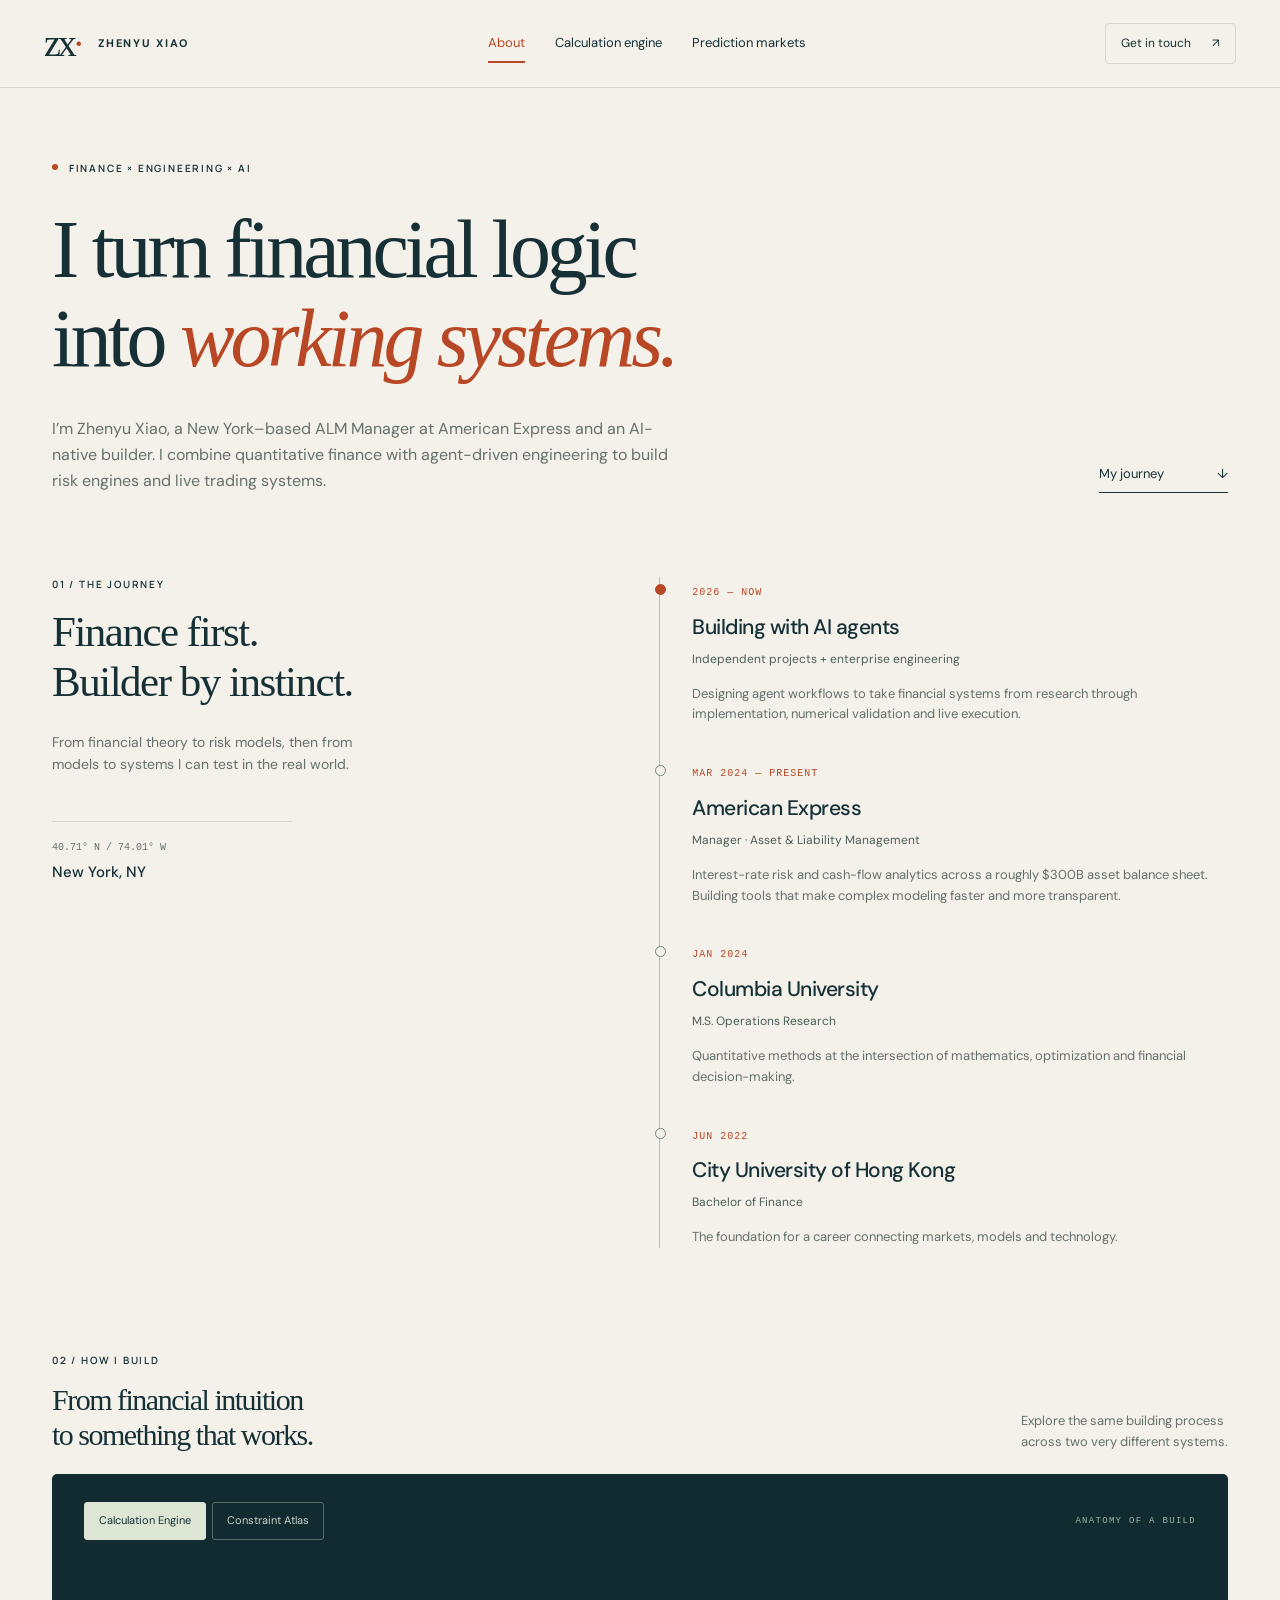
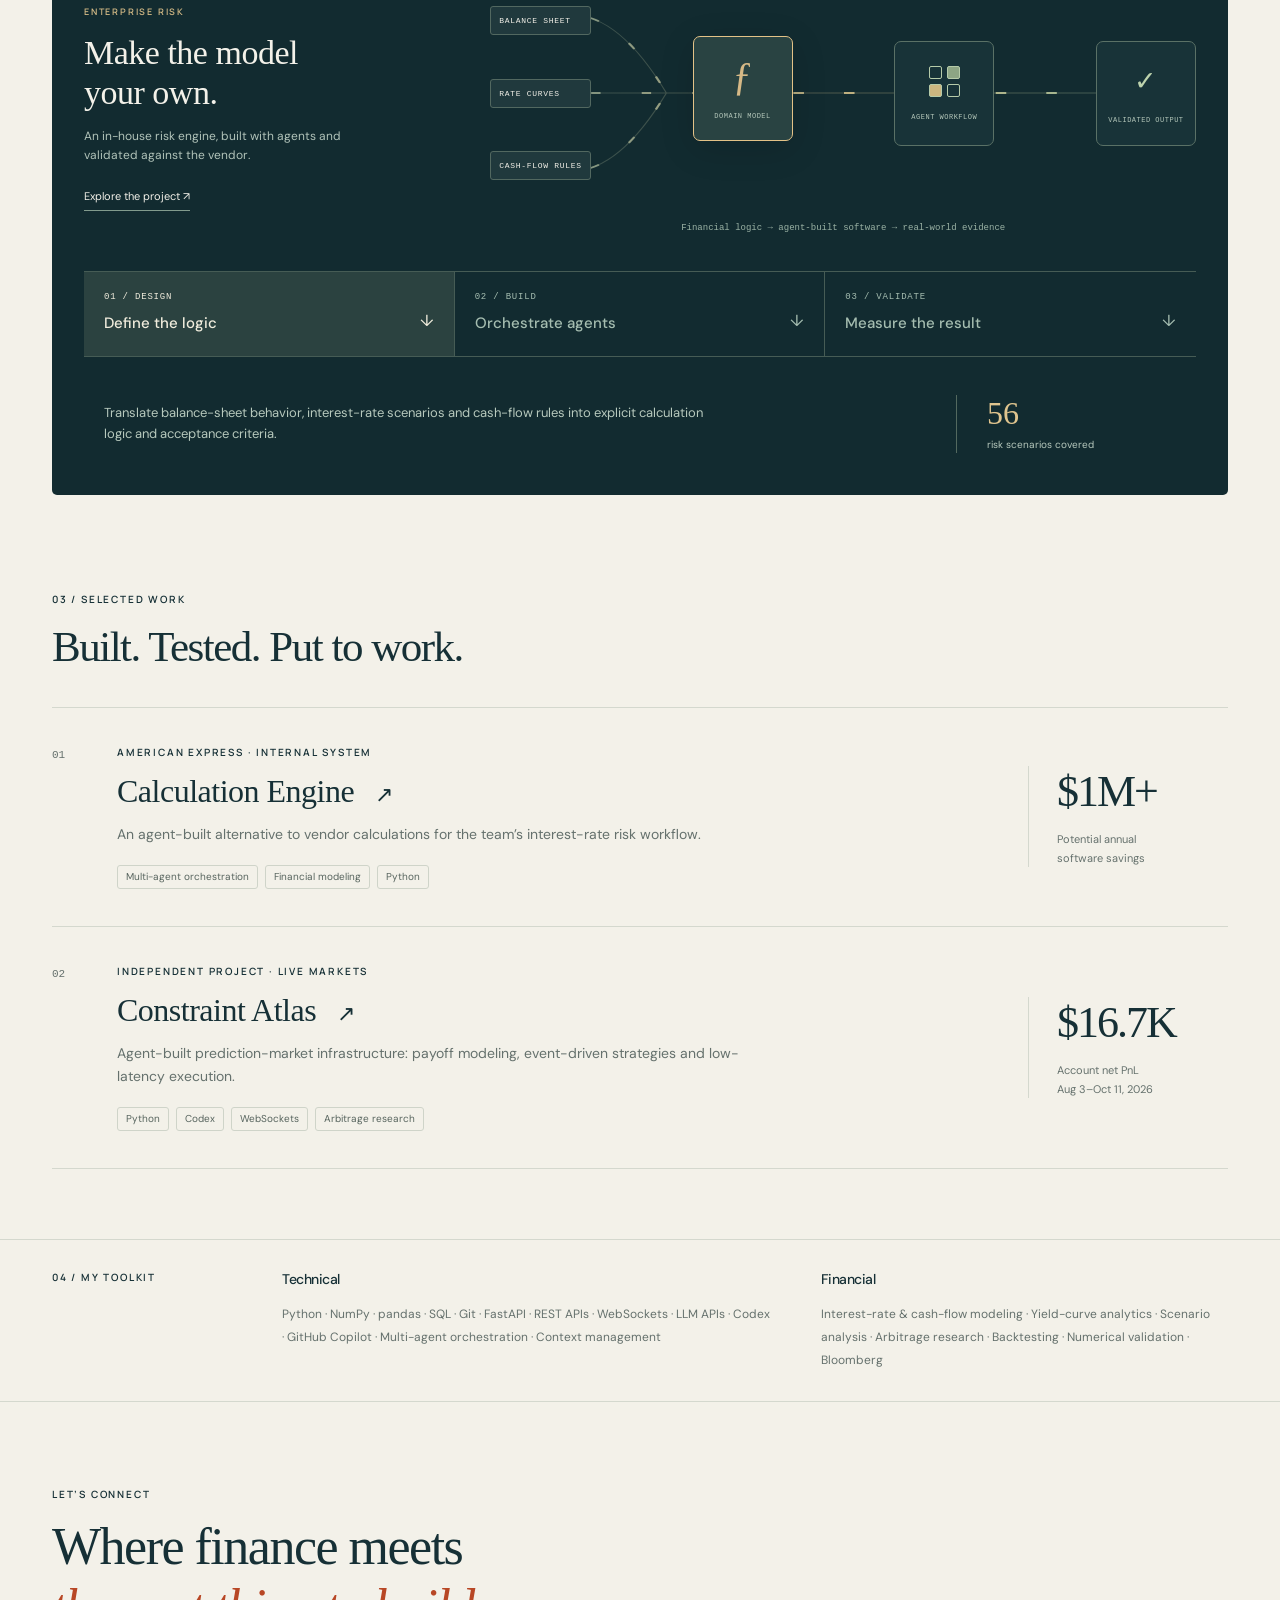
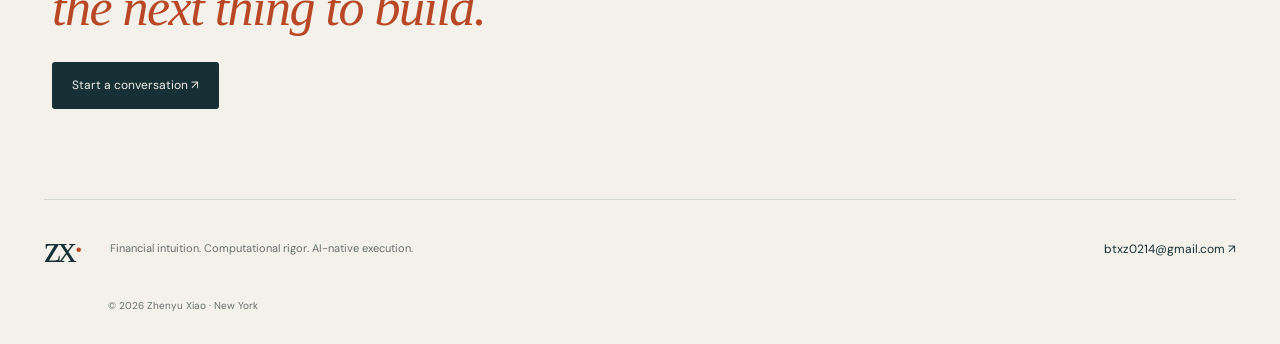
==== index.html @ 81c1f1ec "Add personal portfolio website" ====
<!doctype html><html lang="en"><head><meta charset="utf-8"><meta name="viewport" content="width=device-width, initial-scale=1"><meta name="description" content="Zhenyu Xiao — finance, AI agents and systems that work in real markets."><meta name="theme-color" content="#eeede6"><title>About — Zhenyu Xiao</title><link rel="icon" href="icon.svg" type="image/svg+xml"><link rel="stylesheet" href="style.css"><script src="data.js" defer></script><script src="app.js" defer></script></head><body><a class="skip" href="#main">Skip to content</a><header class="header"><a class="identity" href="index.html" aria-label="Zhenyu Xiao home"><span class="monogram">zx<span>·</span></span><span class="identity-name">ZHENYU XIAO</span></a><nav aria-label="Main navigation"><a href="index.html" aria-current="page">About</a><a href="calculation-engine.html" >Calculation engine</a><a href="polymarket.html" >Prediction markets</a></nav><a class="contact" href="mailto:btxz0214@gmail.com">Get in touch <span>↗</span></a></header><main id="main"><section class="hero wrap"><div class="eyebrow"><span class="status-dot"></span> FINANCE × ENGINEERING × AI</div><h1>I turn financial logic<br>into <em>working systems.</em></h1><div class="hero-bottom"><p>I’m Zhenyu Xiao, a New York–based ALM Manager at American Express and an AI-native builder. I combine quantitative finance with agent-driven engineering to build risk engines and live trading systems.</p><a class="text-link" href="#journey">My journey <span>↓</span></a></div></section>
<section class="wrap journey" id="journey"><div class="journey-intro"><span class="eyebrow">01 / THE JOURNEY</span><h2>Finance first.<br>Builder by instinct.</h2><p>From financial theory to risk models, then from models to systems I can test in the real world.</p><div class="location"><span>40.71° N / 74.01° W</span><strong>New York, NY</strong></div></div><div class="timeline"><article><time>2026 — NOW</time><h3>Building with AI agents</h3><span>Independent projects + enterprise engineering</span><p>Designing agent workflows to take financial systems from research through implementation, numerical validation and live execution.</p></article><article><time>MAR 2024 — PRESENT</time><h3>American Express</h3><span>Manager · Asset & Liability Management</span><p>Interest-rate risk and cash-flow analytics across a roughly $300B asset balance sheet. Building tools that make complex modeling faster and more transparent.</p></article><article><time>JAN 2024</time><h3>Columbia University</h3><span>M.S. Operations Research</span><p>Quantitative methods at the intersection of mathematics, optimization and financial decision-making.</p></article><article><time>JUN 2022</time><h3>City University of Hong Kong</h3><span>Bachelor of Finance</span><p>The foundation for a career connecting markets, models and technology.</p></article></div></section>
<section class="workbench wrap" id="workbench"><div class="field-head"><div><span class="eyebrow">02 / HOW I BUILD</span><h2>From financial intuition<br>to something that works.</h2></div><p>Explore the same building process<br>across two very different systems.</p></div><div class="build-board"><div class="board-nav"><div class="project-toggle" role="group" aria-label="Choose system"><button data-system="engine" aria-pressed="true">Calculation Engine</button><button data-system="poly" aria-pressed="false">Constraint Atlas</button></div><span class="board-label">ANATOMY OF A BUILD</span></div><div class="board-body"><div class="board-story" aria-live="polite"><span class="eyebrow" id="system-category">ENTERPRISE RISK</span><h3 id="system-title">Make the model<br>your own.</h3><p id="system-intro">An in-house risk engine, built with agents and validated against the vendor.</p><a id="system-link" href="calculation-engine.html">Explore the project ↗</a></div><div class="system-drawing"><div class="input-stack"><span id="input-one">BALANCE SHEET</span><span id="input-two">RATE CURVES</span><span id="input-three">CASH-FLOW RULES</span></div><svg class="signal-paths" viewBox="0 0 600 240" preserveAspectRatio="none" aria-hidden="true"><defs><linearGradient id="signal-color"><stop stop-color="#77978b"/><stop offset=".5" stop-color="#d9c38b"/><stop offset="1" stop-color="#aacfa9"/></linearGradient></defs><path d="M0 35 H70 Q110 35 150 120 H600 M0 120 H600 M0 205 H70 Q110 205 150 120"/><path class="signal-flow" d="M0 35 H70 Q110 35 150 120 H600 M0 120 H600 M0 205 H70 Q110 205 150 120"/></svg><div class="model-chip"><span>ƒ</span><small>DOMAIN MODEL</small></div><div class="agent-chip"><div class="agent-tiles"><i></i><i></i><i></i><i></i></div><small>AGENT WORKFLOW</small></div><div class="result-chip"><span>✓</span><small>VALIDATED OUTPUT</small></div><div class="drawing-caption">Financial logic → agent-built software → real-world evidence</div></div></div><div class="build-stages" role="group" aria-label="Explore development stages"><button data-stage="0" aria-pressed="true"><small>01 / DESIGN</small><strong>Define the logic</strong><span>↓</span></button><button data-stage="1" aria-pressed="false"><small>02 / BUILD</small><strong>Orchestrate agents</strong><span>↓</span></button><button data-stage="2" aria-pressed="false"><small>03 / VALIDATE</small><strong>Measure the result</strong><span>↓</span></button></div><div class="stage-detail" aria-live="polite"><p id="stage-copy">Translate balance-sheet behavior, interest-rate scenarios and cash-flow rules into explicit calculation logic and acceptance criteria.</p><div><strong id="stage-metric">56</strong><span id="stage-unit">risk scenarios covered</span></div></div></div></section>
<section class="wrap selected"><div class="section-heading"><span class="eyebrow">03 / SELECTED WORK</span><h2>Built. Tested. Put to work.</h2></div><a class="project-row" href="calculation-engine.html"><span class="project-index">01</span><div><span class="eyebrow">AMERICAN EXPRESS · INTERNAL SYSTEM</span><h3>Calculation Engine <span>↗</span></h3><p>An agent-built alternative to vendor calculations for the team’s interest-rate risk workflow.</p><div class="tags"><span>Multi-agent orchestration</span><span>Financial modeling</span><span>Python</span></div></div><div class="project-number"><strong>$1M+</strong><span>Potential annual<br>software savings</span></div></a><a class="project-row" href="polymarket.html"><span class="project-index">02</span><div><span class="eyebrow">INDEPENDENT PROJECT · LIVE MARKETS</span><h3>Constraint Atlas <span>↗</span></h3><p>Agent-built prediction-market infrastructure: payoff modeling, event-driven strategies and low-latency execution.</p><div class="tags"><span>Python</span><span>Codex</span><span>WebSockets</span><span>Arbitrage research</span></div></div><div class="project-number"><strong>$16.7K</strong><span>Account net PnL<br>Aug 3–Oct 11, 2026</span></div></a></section>
<section class="skills wrap"><span class="eyebrow">04 / MY TOOLKIT</span><div><h3>Technical</h3><p>Python · NumPy · pandas · SQL · Git · FastAPI · REST APIs · WebSockets · LLM APIs · Codex · GitHub Copilot · Multi-agent orchestration · Context management</p></div><div><h3>Financial</h3><p>Interest-rate & cash-flow modeling · Yield-curve analytics · Scenario analysis · Arbitrage research · Backtesting · Numerical validation · Bloomberg</p></div></section><section class="outro wrap"><span class="eyebrow">LET’S CONNECT</span><h2>Where finance meets<br><em>the next thing to build.</em></h2><a class="button" href="mailto:btxz0214@gmail.com">Start a conversation ↗</a></section></main><footer><a class="monogram" href="index.html">zx<span>·</span></a><p>Financial intuition. Computational rigor. AI-native execution.</p><a href="mailto:btxz0214@gmail.com">btxz0214@gmail.com ↗</a><small>© 2026 Zhenyu Xiao · New York</small></footer></body></html>
---- style.css ----
@import url('https://fonts.googleapis.com/css2?family=DM+Sans:wght@400;500;600;700&family=Manrope:wght@400;500;600;700;800&display=swap');
:root{--paper:#f3f1e9;--ink:#163036;--muted:#65716d;--line:#d4d8ce;--accent:#b84725;--dark:#122b30;--mint:#a6c5b0;--negative:#ab493b}*{box-sizing:border-box}html{scroll-behavior:smooth;scroll-padding-top:110px}body{margin:0;color:var(--ink);background:var(--paper);font:16px/1.6 'DM Sans',Arial,sans-serif}a{color:inherit;text-decoration:none}button,input{font:inherit}button,a,input{touch-action:manipulation}button{cursor:pointer}button:focus-visible,a:focus-visible,input:focus-visible,summary:focus-visible{outline:3px solid #de754d;outline-offset:5px}::selection{background:#e2ae7d;color:#102a2e}.wrap{max-width:1280px;margin:auto;padding-left:52px;padding-right:52px}.header{max-width:1440px;margin:auto;padding:22px 44px;display:flex;align-items:center;justify-content:space-between;gap:30px;border-bottom:1px solid var(--line)}.identity{display:flex;align-items:center;gap:18px}.monogram{font-family:Georgia,serif;font-size:38px;letter-spacing:-3px;line-height:1}.monogram span{color:var(--accent)}.identity-name{font-size:11px;letter-spacing:1.7px;font-weight:700}.header nav{display:flex;gap:30px;font-size:13px}.header nav a{padding:11px 0;position:relative}.header nav a[aria-current]{color:var(--accent)}.header nav a[aria-current]:after{content:'';position:absolute;bottom:2px;left:0;width:100%;height:2px;background:var(--accent)}.contact{font-size:12px;border:1px solid var(--line);padding:10px 15px;border-radius:4px}.contact span{margin-left:18px}.skip{position:fixed;top:-100px;background:white;padding:10px;z-index:99}.skip:focus{top:0}.eyebrow{display:block;font:600 10px/1.5 'Manrope',Arial,sans-serif;letter-spacing:1.8px}.status-dot{display:inline-block;width:6px;height:6px;background:var(--accent);border-radius:50%;vertical-align:2px;margin-right:7px}h1,h2,h3,p{margin-top:0}h1,h2,h3{font-weight:500}h1{font-family:Georgia,'Times New Roman',serif;font-size:clamp(44px,6.4vw,88px);letter-spacing:-4px;line-height:1.09;margin:29px 0 33px}em{font-family:Georgia,serif;font-weight:400;color:var(--accent)}h2{font-family:Georgia,serif;font-size:43px;letter-spacing:-1.5px;line-height:1.16;margin:15px 0 24px}h3{font-size:21px;line-height:1.35;letter-spacing:-.5px}p{color:var(--muted)}.hero{padding-top:73px;padding-bottom:64px}.hero-bottom{display:flex;justify-content:space-between;align-items:end;gap:50px}.hero-bottom p{max-width:640px;font-size:16px;margin:0}.text-link{font-size:13px;border-bottom:1px solid var(--ink);padding-bottom:7px;white-space:nowrap}.text-link span{margin-left:50px}.field-section{padding-bottom:36px}.field-head{display:flex;align-items:end;justify-content:space-between;gap:40px;margin-bottom:22px}.field-head h2{font-size:30px;margin-bottom:0}.field-head p{font-size:13px;margin:0}.field{position:relative;border-radius:5px;background:var(--dark);height:465px;overflow:hidden;color:var(--paper)}#constellation{position:absolute;width:100%;height:100%;inset:0}.field-grid{position:absolute;inset:0;pointer-events:none;background:linear-gradient(90deg,transparent 49.9%,#b9d4bd0a 50%,transparent 50.1%),linear-gradient(transparent 49.8%,#b9d4bd0a 50%,transparent 50.2%);background-size:90px 90px}.field-top{position:absolute;top:23px;left:30px;right:30px;display:flex;justify-content:space-between;align-items:center;font-size:9px;letter-spacing:1.6px;color:#bdd1c5}.field-top button{font-size:10px;color:#bdd1c5;border:0;background:transparent;padding:6px;letter-spacing:0}.field-controls{position:absolute;bottom:26px;left:30px;display:flex;gap:8px}.field-controls button{color:#b9cbc2;background:#17383c;border:1px solid #4b6260;border-radius:3px;padding:8px 12px;font-size:10px}.field-controls button[aria-pressed=true]{color:#172e33;background:#deebdb;border-color:#deebdb}.field-caption{position:absolute;top:119px;left:6%;width:32%;pointer-events:none}.field-caption a{pointer-events:auto;font-size:11px;border-bottom:1px solid #adbcac;padding-bottom:5px;display:inline-block;margin-top:10px}.field-caption h3{font-family:Georgia,serif;font-size:30px;margin:13px 0 17px;letter-spacing:-.6px}.field-caption p{color:#a5bbb4;font-size:13px;max-width:270px}.field-caption>span{font-family:monospace;font-size:10px;color:#c2b384}.field-note{position:absolute;bottom:31px;right:30px;font-size:9px;color:#9fb5ad}.orbit-label{position:absolute;font:9px monospace;letter-spacing:1px;color:#c6d7c4;pointer-events:none}.label-one{top:90px;left:53%}.label-two{top:340px;left:51%}.label-three{top:203px;right:3%}.selected{padding-top:62px;padding-bottom:70px}.section-heading{position:relative;margin-bottom:35px}.section-heading h2{margin-bottom:0}.project-row{display:grid;grid-template-columns:40px 1fr 200px;gap:25px;padding:37px 0;border-top:1px solid var(--line);transition:background .2s}.project-row:last-child{border-bottom:1px solid var(--line)}.project-row:hover{background:#e9e9df}.project-index{font:11px monospace;padding-top:4px;color:var(--muted)}.project-row h3{font-family:Georgia,serif;font-size:32px;margin:10px 0}.project-row h3 span{font-family:Arial;font-size:22px;margin-left:13px;display:inline-block;transition:transform .2s}.project-row:hover h3 span{transform:translate(3px,-3px)}.project-row p{font-size:14px;max-width:650px;margin-bottom:20px}.tags{display:flex;flex-wrap:wrap;gap:7px}.tags span{font-size:10px;border:1px solid #cfd4c9;border-radius:3px;padding:3px 8px;color:#57645e}.project-number{border-left:1px solid var(--line);padding-left:28px;align-self:center}.project-number strong{display:block;font:500 44px Georgia,serif;letter-spacing:-2px}.project-number span{display:block;font-size:11px;line-height:1.7;color:var(--muted);margin-top:13px}.journey{display:grid;grid-template-columns:1fr 1.1fr;gap:90px;padding-top:30px;padding-bottom:90px}.journey-intro p{max-width:330px;font-size:14px}.location{border-top:1px solid var(--line);margin-top:45px;padding-top:20px;max-width:240px}.location span,.location strong{display:block}.location span{font:10px monospace;color:var(--muted)}.location strong{font-size:15px;margin-top:7px;font-weight:500}.timeline{border-left:1px solid #b7c2b5;padding-left:32px}.timeline article{position:relative;padding-bottom:33px}.timeline article:last-child{padding-bottom:0}.timeline article:before{content:'';position:absolute;top:7px;left:-37px;width:9px;height:9px;background:var(--paper);border:1px solid #708679;border-radius:50%}.timeline article:first-child:before{background:var(--accent);border-color:var(--accent)}.timeline time{font:10px monospace;color:var(--accent);letter-spacing:1px}.timeline h3{font-size:21px;margin:10px 0 4px}.timeline article>span{font-size:12px;color:#4c5e59}.timeline p{font-size:13px;margin:13px 0 0}.skills{border-top:1px solid var(--line);border-bottom:1px solid var(--line);padding-top:30px;padding-bottom:30px;display:grid;grid-template-columns:180px 1.2fr 1fr;gap:50px}.skills h3{font-size:14px}.skills p{font-size:12px;margin:0;line-height:1.9}.outro{padding-top:85px;padding-bottom:90px}.outro h2{font-size:52px}.button{display:inline-block;background:var(--ink);color:var(--paper);padding:14px 20px;font-size:12px;border-radius:3px}.button:hover{background:#274e52}footer{border-top:1px solid var(--line);margin:0 44px;padding:30px 0;display:flex;align-items:center;gap:30px;flex-wrap:wrap}footer p{font-size:11px;margin:0;flex:1}footer>a:not(.monogram){font-size:12px}footer small{font-size:10px;color:var(--muted);width:100%;padding-left:64px}.project-hero{padding-top:32px;padding-bottom:62px}.back{font-size:11px;color:var(--muted);display:inline-block;margin-bottom:50px}.project-hero h1{margin:21px 0}.project-deck{font-size:29px;color:var(--ink);line-height:1.35;letter-spacing:-.8px;margin-bottom:30px}.project-intro{display:grid;grid-template-columns:1.2fr 1fr;gap:90px;align-items:center}.project-intro p{font-size:14px;margin:0}.project-intro .tags{justify-content:flex-end}.performance{padding-bottom:70px}.period{position:absolute;right:0;bottom:5px;font:11px monospace;color:var(--muted)}.metrics{display:grid;grid-template-columns:1.3fr 1fr 1fr;border-top:1px solid var(--line);border-bottom:1px solid var(--line);padding:24px 0}.metrics>div{padding-left:30px;border-left:1px solid var(--line)}.metrics>div:first-child{padding-left:0;border:0}.metrics strong{font-family:Georgia,serif;font-weight:400;font-size:48px;letter-spacing:-2px}.metrics strong span{font-size:31px}.metrics p{font-size:12px;margin:5px 0 0}.method-note{font-size:11px;line-height:1.7;margin-top:15px}.chart-panel{background:var(--dark);color:var(--paper);padding:28px 30px;border-radius:4px;margin:28px 0 35px}.chart-header{display:flex;justify-content:space-between;align-items:start}.chart-header .eyebrow{color:#afc7bc;font-size:9px}.chart-header strong{font:32px Georgia;display:block;margin-top:9px}.chart-switch{display:flex;border:1px solid #526a64;border-radius:3px;padding:3px;gap:3px}.chart-switch button{font-size:10px;border:0;background:transparent;color:#c2d1c8;padding:6px 10px;border-radius:2px}.chart-switch button[aria-pressed=true]{background:#d9e6d4;color:#163036}.pnl-chart{height:265px;margin-top:20px}.pnl-chart svg{height:100%;width:100%;overflow:visible}.chart-bottom{display:flex;justify-content:space-between;gap:20px;font-size:10px;color:#bdcec3}.chart-panel input{width:100%;accent-color:#bad1b6;margin-top:18px;cursor:ew-resize}.chart-data{font-size:11px;color:#c2d1c8;margin-top:15px}.chart-data summary{cursor:pointer}.table-scroll{max-height:260px;overflow:auto;margin-top:15px}table{width:100%;border-collapse:collapse;font-size:12px}td,th{text-align:right;padding:8px 12px;border-bottom:1px solid #365055}td:first-child,th:first-child{text-align:left}.breakdown-head{display:flex;justify-content:space-between;align-items:center}.breakdown-head h3{font-size:19px;margin:0}.breakdown-head>span{font-size:10px;color:var(--muted)}.breakdown{margin-top:18px;border-top:1px solid var(--line)}.breakdown-row{display:grid;grid-template-columns:235px 1fr 125px;align-items:center;gap:25px;border-bottom:1px solid var(--line);padding:16px 0}.breakdown-label{font-size:13px}.breakdown-label small{display:block;font-size:10px;color:var(--muted);margin-top:3px}.bar-track{height:5px;position:relative;background:#e1e3d9;border-radius:4px}.bar-fill{display:block;height:5px;background:#537865;border-radius:4px}.breakdown-row.negative .bar-fill{background:#ba695b}.breakdown-value{text-align:right;font:19px Georgia}.negative .breakdown-value{color:var(--negative)}.strategy-section{background:#e7e9df;padding:65px 0}.sport-switch{display:flex;border-bottom:1px solid #b7c4b5;margin-top:40px}.sport-switch button{flex:1;text-align:left;border:0;background:transparent;color:#65756b;padding:15px 18px;font:10px monospace;border-bottom:2px solid transparent}.sport-switch button span{font:20px 'DM Sans',Arial;margin:0 26px 0 14px}.sport-switch button[aria-pressed=true]{border-color:var(--ink);color:var(--ink)}.strategy-content{display:grid;grid-template-columns:.85fr 1.2fr;gap:80px;padding:36px 0 38px;min-height:360px}.strategy-content h3{font:32px/1.15 Georgia;margin:12px 0 18px}.strategy-content p{font-size:13px}.strategy-content .family{border-top:1px solid #c3cbbd;padding:16px 0}.family h4{font-size:14px;font-weight:500;margin:0 0 6px}.family p{font-size:12px;margin:0}.family:first-child{border:0;padding-top:0}.family em{font:9px 'DM Sans';color:var(--accent);font-style:normal;letter-spacing:.7px;display:inline-block;margin-top:7px}.constraint-demo{border-top:1px solid #bfc9ba;padding-top:32px;display:grid;grid-template-columns:1fr 1fr;gap:70px}.constraint-demo h3{font:26px Georgia;margin:12px 0 20px}.constraint-demo p{font-size:13px}.constraint-demo .method-note{font-size:10px}.demo-console{padding:25px;background:#f4f4eb;border:1px solid #c7d0bf;border-radius:3px}.demo-heading{display:flex;justify-content:space-between;align-items:center;font:10px monospace}.demo-heading strong{font:40px Georgia}.demo-console label{font-size:11px;display:block;margin:12px 0}.demo-console input{width:100%;accent-color:var(--ink)}.demo-scale{display:flex;justify-content:space-between;font:9px monospace;color:var(--muted)}.payoff-state{margin-top:30px;border-top:1px solid var(--line);padding-top:20px;font:11px monospace;color:#687467}.payoff-state span{display:block;font:12px 'DM Sans';margin-top:7px}.payoff-state.locked{color:#206444}.engineering{padding-top:75px;padding-bottom:75px}.architecture{display:flex;background:var(--dark);color:var(--paper);padding:30px;gap:15px;margin:40px 0}.architecture>div{flex:1}.architecture>i{align-self:center;font-style:normal;color:#b3c4b3}.architecture span{font:9px monospace;color:#b4c9b7}.architecture h3{font:25px Georgia;margin:10px 0}.architecture p{font-size:11px;color:#b8c9bf;margin:0}.engineering-grid{display:grid;grid-template-columns:repeat(3,1fr);gap:40px}.engineering-grid h3{font-size:17px;margin-top:14px}.engineering-grid p{font-size:13px}.small-index{font:11px monospace;color:var(--accent)}.agent-section{display:grid;grid-template-columns:1fr 1fr;gap:90px;padding-top:35px;padding-bottom:75px;border-top:1px solid var(--line)}.agent-section>div>p{font-size:14px;max-width:450px}.agent-loop{list-style:none;padding:0;margin:0}.agent-loop li{display:flex;gap:20px;padding:18px 0;border-bottom:1px solid var(--line)}.agent-loop li>span{font:10px monospace;color:var(--accent);padding-top:4px}.agent-loop h3{font-size:16px;margin-bottom:7px}.agent-loop p{font-size:12px;margin:0}.next-project{padding-top:35px;padding-bottom:80px}.next-project>a{font:40px/1.3 Georgia;display:block;margin-top:15px;letter-spacing:-1px}.next-project>a>span{color:var(--accent)}.engine-cover{min-height:475px;position:relative;background:var(--dark);color:var(--paper);padding:35px 40px;overflow:hidden}.engine-cover>.eyebrow{color:#bfd0bf}.engine-cover h2{position:relative;margin-top:190px;max-width:650px;font-size:38px}.engine-cover p{position:relative;color:#adc2b4;font-size:12px}.engine-art{position:absolute;right:6%;top:30px;width:390px;height:390px}.engine-orbit{position:absolute;border:1px solid #6f948078;border-radius:50%;inset:20px;transform:rotate(-30deg) scaleY(.45)}.orbit-b{transform:rotate(30deg) scaleY(.45)}.orbit-c{transform:rotate(90deg) scaleY(.45)}.engine-core{position:absolute;inset:100px;display:flex;align-items:center;justify-content:center;flex-direction:column;font:90px Georgia;color:#b0d3b5;border-radius:50%;background:radial-gradient(#799e8044,transparent 70%)}.engine-core span{font:9px monospace;color:#bed6c4;white-space:nowrap}.engine-metrics{margin-top:30px}.engine-summary{display:grid;grid-template-columns:1fr 1fr;gap:80px;padding-top:80px;padding-bottom:70px}.engine-summary article{padding:20px 0;border-bottom:1px solid var(--line)}.engine-summary article:first-child{padding-top:0}.engine-summary h3{font-size:18px}.engine-summary p{font-size:13px;margin:0}.placeholder{background:#e6e8dd;padding-top:35px;padding-bottom:40px}.placeholder p{max-width:650px;font-size:14px}.placeholder-grid{display:flex;gap:40px;border-top:1px solid #c4ccbd;padding-top:22px;margin-top:30px;font:10px monospace;color:#6c7a6a}
@media(min-width:1500px){.hero h1{font-size:88px}}@media(max-width:1000px){.wrap{padding-left:30px;padding-right:30px}.header{padding:18px 30px;gap:20px}.identity-name{display:none}.header nav{gap:20px}.journey,.agent-section{gap:45px}.skills{grid-template-columns:1fr 1fr;gap:30px}.skills>.eyebrow{grid-column:1/-1}.project-row{grid-template-columns:25px 1fr 150px;gap:18px}.field-caption{width:36%}.field-caption h3{font-size:27px}.field-note{display:none}.label-three{right:2%;font-size:8px}.project-intro{gap:40px}.strategy-content{gap:40px}.constraint-demo{gap:35px}.metrics strong{font-size:40px}.breakdown-row{grid-template-columns:210px 1fr 115px;gap:20px}.engine-art{right:-5%}.engine-cover h2{font-size:34px}}@media(max-width:650px){.wrap{padding-left:22px;padding-right:22px}.header{padding:15px 22px;flex-wrap:wrap;gap:15px}.identity-name{display:block;font-size:9px}.monogram{font-size:33px}.header nav{order:3;width:100%;gap:22px;justify-content:space-between;font-size:11px}.header nav a{padding:3px 0 8px}.contact{font-size:10px;padding:7px 10px}.contact span{margin-left:7px}.hero{padding-top:43px;padding-bottom:42px}h1{font-size:45px;letter-spacing:-2px;line-height:1.12;margin-top:23px}h2{font-size:33px;letter-spacing:-1px}.hero-bottom{display:block}.hero-bottom p{font-size:14px}.hero-bottom .text-link{display:inline-block;margin-top:24px}.field-head{display:block}.field-head h2{font-size:27px}.field-head p{margin-top:14px;font-size:12px}.field{height:560px}.field-top{left:20px;right:18px;top:18px;font-size:8px}.field-caption{top:72px;left:23px;width:80%}.field-caption h3{font-size:26px}.field-caption p{font-size:12px;max-width:290px}.field-caption a{margin-top:0}.field-controls{left:15px;right:15px;bottom:17px;gap:4px;justify-content:center}.field-controls button{padding:8px 7px;font-size:9px}.label-one{top:308px;left:14%}.label-two{top:464px;left:25%}.label-three{top:399px;right:6%;font-size:7px}.selected{padding-top:30px;padding-bottom:50px}.project-row{grid-template-columns:20px 1fr;gap:12px;padding:26px 0}.project-row h3{font-size:27px}.project-row p{font-size:13px}.project-number{grid-column:2;border:0;border-top:1px solid var(--line);padding:15px 0 0;display:flex;align-items:center;gap:18px}.project-number strong{font-size:32px}.project-number span{font-size:10px;margin:0}.journey{display:block;padding-top:10px;padding-bottom:45px}.journey-intro{margin-bottom:30px}.location{display:none}.timeline{margin-left:4px;padding-left:25px}.timeline article:before{left:-30px}.skills{display:block;padding-top:25px;padding-bottom:10px}.skills>div{margin:25px 0}.outro{padding-top:48px;padding-bottom:50px}.outro h2{font-size:37px}footer{margin:0 22px;gap:17px;padding-top:22px}footer p{font-size:10px;flex-basis:70%}footer>a:not(.monogram){font-size:11px}footer small{padding:0}.project-hero{padding-top:25px;padding-bottom:40px}.back{margin-bottom:35px}.project-hero h1{font-size:45px}.project-deck{font-size:23px}.project-intro{display:block}.project-intro .tags{justify-content:flex-start;margin-top:22px}.period{position:static;display:block;margin-top:15px}.metrics{padding:18px 0;grid-template-columns:1.2fr 1fr 1fr}.metrics>div{padding-left:12px}.metrics strong{font-size:27px;letter-spacing:-1.2px}.metrics strong span{font-size:19px}.metrics p{font-size:9px}.method-note{font-size:10px}.chart-panel{padding:20px 15px}.chart-header .eyebrow{font-size:7px;letter-spacing:1px}.chart-header strong{font-size:25px}.chart-switch button{font-size:9px;padding:5px}.pnl-chart{height:220px}.chart-bottom{font-size:9px;display:block}.chart-bottom>span:last-child{display:block;margin-top:5px}.breakdown-head{display:block}.breakdown-head>span{display:block;margin-top:5px}.breakdown-row{grid-template-columns:1fr 92px;gap:9px}.breakdown-label{font-size:12px}.bar-track{grid-column:1;grid-row:auto}.breakdown-value{grid-column:2;grid-row:1/3;font-size:17px}.breakdown-row{position:relative}.breakdown-row .breakdown-value{grid-row:1}.breakdown-label small{font-size:9px}.performance{padding-bottom:45px}.strategy-section{padding-top:40px;padding-bottom:40px}.sport-switch{margin-top:24px}.sport-switch button{padding:12px 5px;font-size:8px}.sport-switch button span{font-size:15px;margin:0 5px}.strategy-content{display:block;padding-top:28px;min-height:0}.strategy-content h3{font-size:29px}.strategy-content>div:last-child{margin-top:25px}.constraint-demo{display:block;padding-top:25px}.demo-console{margin-top:25px}.engineering{padding-top:45px;padding-bottom:40px}.architecture{display:grid;grid-template-columns:1fr;gap:15px;padding:25px;margin:25px 0}.architecture>i{transform:rotate(90deg);justify-self:start;margin-left:5px}.architecture p{max-width:250px}.engineering-grid{display:block}.engineering-grid article{margin-top:25px}.agent-section{display:block;padding-top:30px;padding-bottom:40px}.agent-loop{margin-top:20px}.next-project{padding-bottom:45px}.next-project>a{font-size:30px}.engine-cover{padding:25px;min-height:430px}.engine-cover h2{margin-top:240px;font-size:27px}.engine-art{width:270px;height:270px;right:3%;top:35px}.engine-core{inset:70px;font-size:65px}.engine-core span{font-size:8px}.engine-summary{display:block;padding-top:45px;padding-bottom:45px}.engine-summary>div:last-child{margin-top:30px}.placeholder-grid{gap:20px;flex-wrap:wrap;font-size:9px}}
@media(prefers-reduced-motion:reduce){html{scroll-behavior:auto}*,*:before,*:after{animation:none!important;transition:none!important}}
/* Interactive system workbench */
.workbench{padding-top:15px;padding-bottom:35px}.hero+.journey{padding-top:20px}.build-board{background:var(--dark);color:var(--paper);border-radius:5px;padding:28px 32px;overflow:hidden}.board-nav{display:flex;align-items:center;justify-content:space-between;gap:20px}.project-toggle{display:flex;gap:6px}.project-toggle button{border:1px solid #566b66;border-radius:3px;padding:9px 14px;color:#c5d4ca;background:transparent;font-size:11px}.project-toggle button[aria-pressed=true]{background:#dde6d4;color:#163036;border-color:#dde6d4}.board-label{font:9px monospace;letter-spacing:1.3px;color:#9ab5aa}.board-body{display:grid;grid-template-columns:.8fr 1.5fr;gap:30px;align-items:center;padding:43px 0 38px}.board-story>.eyebrow{font-size:9px;color:#d4ba86}.board-story h3{font:34px/1.16 Georgia;margin:15px 0}.board-story p{font-size:12px;color:#b1c3b9;max-width:270px}.board-story>a{display:inline-block;font-size:11px;border-bottom:1px solid #829b8d;padding:5px 0;margin-top:5px}.system-drawing{position:relative;min-height:250px;display:flex;align-items:center;justify-content:space-between;gap:14px;padding-bottom:30px}.signal-paths{position:absolute;inset:0;width:100%;height:220px}.signal-paths path{fill:none;stroke:url(#signal-color);stroke-width:1;opacity:.3}.signal-paths .signal-flow{stroke-width:2;stroke-dasharray:8 35;opacity:.85;animation:signal 8s linear infinite}.input-stack{position:relative;display:flex;flex-direction:column;justify-content:space-between;height:184px;padding:5px 0;z-index:1}.input-stack span{font:8px monospace;letter-spacing:.7px;background:#20393d;border:1px solid #526860;border-radius:3px;padding:9px 8px;white-space:nowrap}.model-chip,.agent-chip,.result-chip{position:relative;background:#183338;border:1px solid #5a7166;border-radius:7px;width:100px;height:105px;display:flex;align-items:center;justify-content:center;flex-direction:column;gap:16px;z-index:1;transition:border-color .3s,background .3s,transform .3s}.model-chip>span{font:40px Georgia;color:#d6b986;line-height:1}.result-chip>span{font-size:27px;color:#bdd3ad;line-height:1.4}.system-drawing small{font:7px monospace;letter-spacing:.5px;color:#b3c6b9;white-space:nowrap}.agent-tiles{display:grid;grid-template-columns:repeat(2,13px);gap:5px}.agent-tiles i{height:13px;border:1px solid #b6cba9;border-radius:2px}.agent-tiles i:nth-child(2){background:#8da584}.agent-tiles i:nth-child(3){background:#ccb680}.drawing-caption{position:absolute;bottom:0;left:0;right:0;text-align:center;font:9px monospace;color:#9bb3a5}.build-board[data-stage="0"] .model-chip,.build-board[data-stage="1"] .agent-chip,.build-board[data-stage="2"] .result-chip{border-color:#e3c287;background:#294342;transform:translateY(-5px);box-shadow:0 8px 35px #0002}.build-stages{display:grid;grid-template-columns:repeat(3,1fr);border-top:1px solid #465c55;border-bottom:1px solid #465c55}.build-stages button{position:relative;padding:20px;text-align:left;border:0;border-right:1px solid #465c55;color:#a5bdb0;background:transparent}.build-stages button:last-child{border-right:0}.build-stages button[aria-pressed=true]{color:#f1eddd;background:#2b4240}.build-stages small{display:block;font:9px monospace;letter-spacing:.8px;margin-bottom:8px}.build-stages strong{font-size:15px;font-weight:500}.build-stages button>span{position:absolute;right:20px;top:36px}.stage-detail{display:flex;align-items:center;justify-content:space-between;gap:50px;padding:24px 20px 0;min-height:110px}.stage-detail>p{font-size:13px;max-width:620px;color:#b7c9bd;margin:0}.stage-detail>div{min-width:220px;border-left:1px solid #53695f;padding-left:30px}.stage-detail strong{font:32px Georgia;display:block;color:#dfc48e}.stage-detail span{font-size:10px;color:#b7c9bd;display:block;margin-top:5px}@keyframes signal{to{stroke-dashoffset:-344}}
@media(max-width:1000px){.board-body{grid-template-columns:1fr;gap:25px}.board-story{display:grid;grid-template-columns:1fr 1fr;gap:0 25px}.board-story>.eyebrow{grid-column:1/-1}.board-story h3{grid-row:2/4}.board-story p{margin-top:15px}.board-story>a{justify-self:start;margin:0;align-self:start}.system-drawing{max-width:650px;width:100%;margin:auto}.stage-detail{gap:25px}.stage-detail>div{min-width:190px}.board-label{display:none}}
@media(max-width:650px){.build-board{padding:20px 16px}.project-toggle{width:100%}.project-toggle button{flex:1;padding:9px 8px;font-size:10px}.board-body{padding:25px 0}.board-story{display:block}.board-story h3{font-size:30px}.board-story p{max-width:100%}.system-drawing{min-height:230px;gap:8px;flex-wrap:nowrap}.input-stack{height:165px}.input-stack span{font-size:6px;padding:7px 4px;letter-spacing:0}.model-chip,.agent-chip,.result-chip{width:61px;height:85px;gap:12px;flex-shrink:0}.system-drawing small{font-size:5px;letter-spacing:0}.model-chip>span{font-size:31px}.result-chip>span{font-size:23px}.agent-tiles{grid-template-columns:repeat(2,10px);gap:4px}.agent-tiles i{height:10px}.drawing-caption{font-size:7px;bottom:7px}.signal-paths{height:200px}.build-stages button{padding:13px 8px;min-height:82px}.build-stages strong{font-size:11px;display:block}.build-stages small{font-size:7px;letter-spacing:0}.build-stages button>span{display:none}.stage-detail{display:block;padding:18px 8px 0}.stage-detail>p{font-size:12px;min-height:80px}.stage-detail>div{border:0;border-top:1px solid #465c55;padding:14px 0 0;margin-top:18px}.stage-detail strong{font-size:30px}.workbench{padding-top:5px}.hero+.journey{padding-top:0}}
@media(prefers-reduced-motion:reduce){.signal-flow{animation:none!important}}
@media(max-width:1000px){.build-stages button>span{display:none}}
@media(max-width:370px){.model-chip,.agent-chip,.result-chip{width:48px}.system-drawing{gap:4px}.input-stack span{font-size:5px}.system-drawing small{font-size:4px}.project-toggle button{font-size:9px}}
.equity-basis{font-size:10px;color:#b7c9bd;margin:12px 0 0;line-height:1.6}
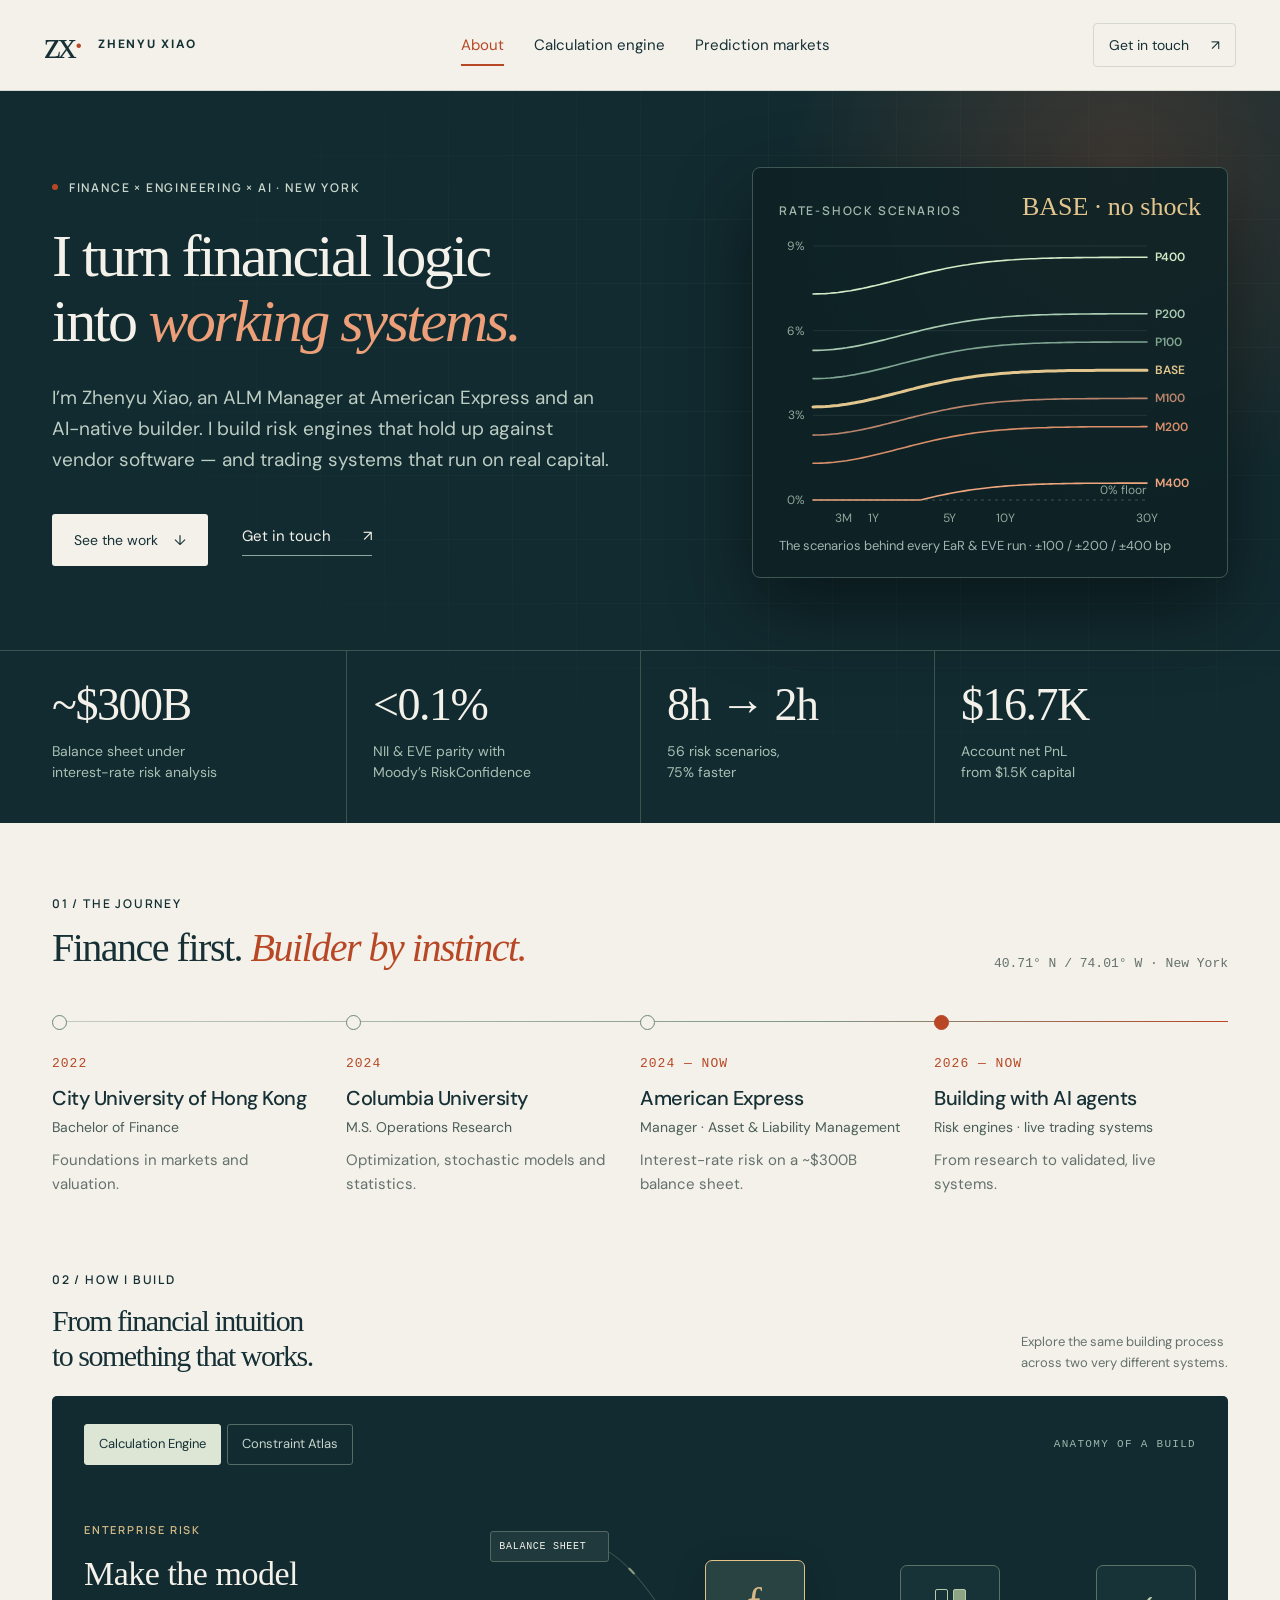
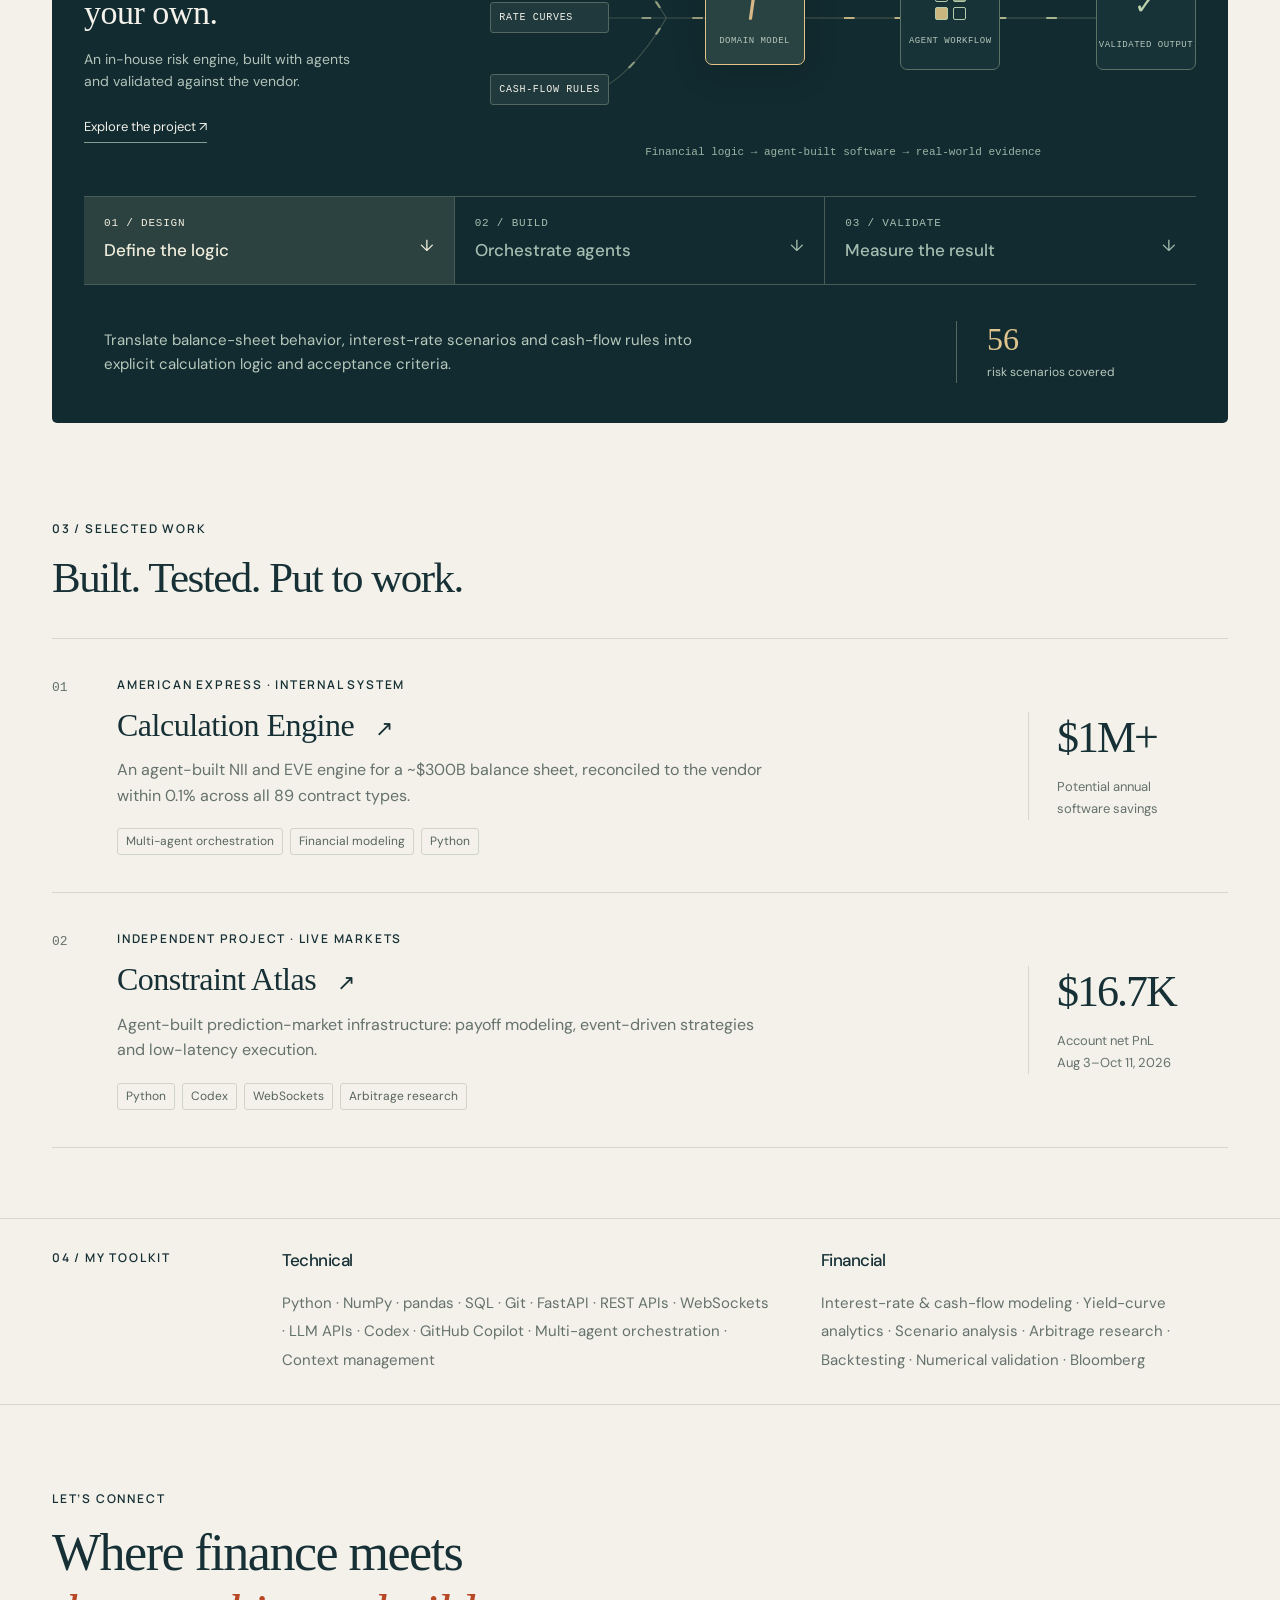
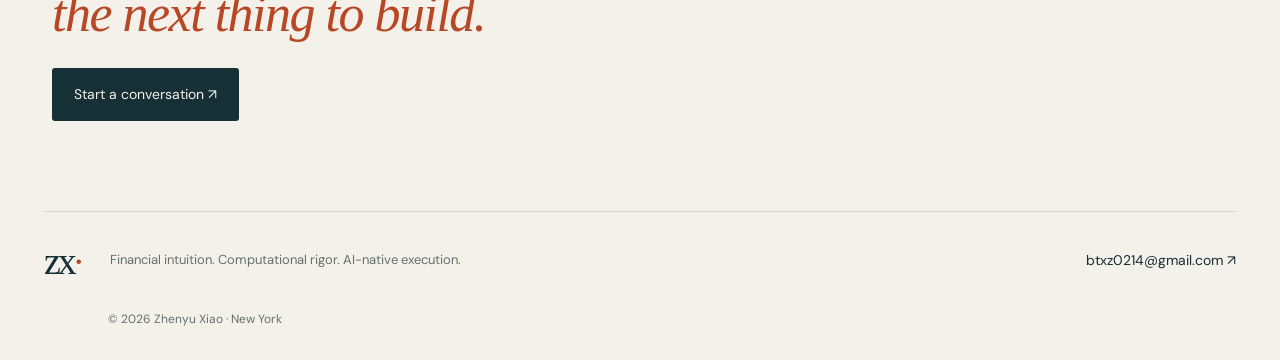
==== commit 95591fbb: "Update portfolio case study and AI engineering resume" ====
--- a/index.html
+++ b/index.html
@@ -1,5 +1,5 @@
-<!doctype html><html lang="en"><head><meta charset="utf-8"><meta name="viewport" content="width=device-width, initial-scale=1"><meta name="description" content="Zhenyu Xiao — finance, AI agents and systems that work in real markets."><meta name="theme-color" content="#eeede6"><title>About — Zhenyu Xiao</title><link rel="icon" href="icon.svg" type="image/svg+xml"><link rel="stylesheet" href="style.css"><script src="data.js" defer></script><script src="app.js" defer></script></head><body><a class="skip" href="#main">Skip to content</a><header class="header"><a class="identity" href="index.html" aria-label="Zhenyu Xiao home"><span class="monogram">zx<span>·</span></span><span class="identity-name">ZHENYU XIAO</span></a><nav aria-label="Main navigation"><a href="index.html" aria-current="page">About</a><a href="calculation-engine.html" >Calculation engine</a><a href="polymarket.html" >Prediction markets</a></nav><a class="contact" href="mailto:btxz0214@gmail.com">Get in touch <span>↗</span></a></header><main id="main"><section class="hero wrap"><div class="eyebrow"><span class="status-dot"></span> FINANCE × ENGINEERING × AI</div><h1>I turn financial logic<br>into <em>working systems.</em></h1><div class="hero-bottom"><p>I’m Zhenyu Xiao, a New York–based ALM Manager at American Express and an AI-native builder. I combine quantitative finance with agent-driven engineering to build risk engines and live trading systems.</p><a class="text-link" href="#journey">My journey <span>↓</span></a></div></section>
-<section class="wrap journey" id="journey"><div class="journey-intro"><span class="eyebrow">01 / THE JOURNEY</span><h2>Finance first.<br>Builder by instinct.</h2><p>From financial theory to risk models, then from models to systems I can test in the real world.</p><div class="location"><span>40.71° N / 74.01° W</span><strong>New York, NY</strong></div></div><div class="timeline"><article><time>2026 — NOW</time><h3>Building with AI agents</h3><span>Independent projects + enterprise engineering</span><p>Designing agent workflows to take financial systems from research through implementation, numerical validation and live execution.</p></article><article><time>MAR 2024 — PRESENT</time><h3>American Express</h3><span>Manager · Asset & Liability Management</span><p>Interest-rate risk and cash-flow analytics across a roughly $300B asset balance sheet. Building tools that make complex modeling faster and more transparent.</p></article><article><time>JAN 2024</time><h3>Columbia University</h3><span>M.S. Operations Research</span><p>Quantitative methods at the intersection of mathematics, optimization and financial decision-making.</p></article><article><time>JUN 2022</time><h3>City University of Hong Kong</h3><span>Bachelor of Finance</span><p>The foundation for a career connecting markets, models and technology.</p></article></div></section>
+<!doctype html><html lang="en"><head><meta charset="utf-8"><meta name="viewport" content="width=device-width, initial-scale=1"><meta name="description" content="Zhenyu Xiao — finance, AI agents and systems that work in real markets."><meta name="theme-color" content="#eeede6"><title>About — Zhenyu Xiao</title><link rel="icon" href="icon.svg" type="image/svg+xml"><link rel="stylesheet" href="style.css"><script src="data.js" defer></script><script src="app.js" defer></script></head><body><a class="skip" href="#main">Skip to content</a><header class="header"><a class="identity" href="index.html" aria-label="Zhenyu Xiao home"><span class="monogram">zx<span>·</span></span><span class="identity-name">ZHENYU XIAO</span></a><nav aria-label="Main navigation"><a href="index.html" aria-current="page">About</a><a href="calculation-engine.html" >Calculation engine</a><a href="polymarket.html" >Prediction markets</a></nav><a class="contact" href="mailto:btxz0214@gmail.com">Get in touch <span>↗</span></a></header><main id="main"><section class="hero-x" aria-labelledby="hero-title"><div class="hero-glow" aria-hidden="true"></div><div class="wrap hero-layout"><div class="hero-copy"><div class="eyebrow"><span class="status-dot"></span> FINANCE × ENGINEERING × AI · NEW YORK</div><h1 id="hero-title">I turn financial logic<br>into <em>working systems.</em></h1><p>I’m Zhenyu Xiao, an ALM Manager at American Express and an AI-native builder. I build risk engines that hold up against vendor software — and trading systems that run on real capital.</p><div class="hero-actions"><a class="button button-light" href="#work">See the work <span>↓</span></a><a class="text-link" href="mailto:btxz0214@gmail.com">Get in touch <span>↗</span></a></div></div><figure class="curve-card"><figcaption><span class="eyebrow">RATE-SHOCK SCENARIOS</span><strong id="curve-readout">BASE</strong></figcaption><div id="hero-curve" class="hero-curve" role="img" aria-label="Illustrative yield curve with parallel shocks of plus and minus 100, 200 and 400 basis points, floored at zero."></div><p>The scenarios behind every EaR &amp; EVE run · ±100 / ±200 / ±400 bp</p></figure></div><div class="wrap proof"><div><strong data-count="300" data-prefix="~$" data-suffix="B">~$300B</strong><span>Balance sheet under<br>interest-rate risk analysis</span></div><div><strong>&lt;0.1%</strong><span>NII &amp; EVE parity with<br>Moody’s RiskConfidence</span></div><div><strong>8h → 2h</strong><span>56 risk scenarios,<br>75% faster</span></div><div><strong data-count="16.7" data-dec="1" data-prefix="$" data-suffix="K">$16.7K</strong><span>Account net PnL<br>from $1.5K capital</span></div></div></section>
+<section class="wrap journey-x" id="journey"><div class="journey-head"><div><span class="eyebrow">01 / THE JOURNEY</span><h2>Finance first. <em>Builder by instinct.</em></h2></div><span class="coords">40.71° N / 74.01° W · New York</span></div><ol class="track"><li><time>2022</time><h3>City University of Hong Kong</h3><span>Bachelor of Finance</span><p>Foundations in markets and valuation.</p></li><li><time>2024</time><h3>Columbia University</h3><span>M.S. Operations Research</span><p>Optimization, stochastic models and statistics.</p></li><li><time>2024 — NOW</time><h3>American Express</h3><span>Manager · Asset &amp; Liability Management</span><p>Interest-rate risk on a ~$300B balance sheet.</p></li><li class="now"><time>2026 — NOW</time><h3>Building with AI agents</h3><span>Risk engines · live trading systems</span><p>From research to validated, live systems.</p></li></ol></section>
 <section class="workbench wrap" id="workbench"><div class="field-head"><div><span class="eyebrow">02 / HOW I BUILD</span><h2>From financial intuition<br>to something that works.</h2></div><p>Explore the same building process<br>across two very different systems.</p></div><div class="build-board"><div class="board-nav"><div class="project-toggle" role="group" aria-label="Choose system"><button data-system="engine" aria-pressed="true">Calculation Engine</button><button data-system="poly" aria-pressed="false">Constraint Atlas</button></div><span class="board-label">ANATOMY OF A BUILD</span></div><div class="board-body"><div class="board-story" aria-live="polite"><span class="eyebrow" id="system-category">ENTERPRISE RISK</span><h3 id="system-title">Make the model<br>your own.</h3><p id="system-intro">An in-house risk engine, built with agents and validated against the vendor.</p><a id="system-link" href="calculation-engine.html">Explore the project ↗</a></div><div class="system-drawing"><div class="input-stack"><span id="input-one">BALANCE SHEET</span><span id="input-two">RATE CURVES</span><span id="input-three">CASH-FLOW RULES</span></div><svg class="signal-paths" viewBox="0 0 600 240" preserveAspectRatio="none" aria-hidden="true"><defs><linearGradient id="signal-color"><stop stop-color="#77978b"/><stop offset=".5" stop-color="#d9c38b"/><stop offset="1" stop-color="#aacfa9"/></linearGradient></defs><path d="M0 35 H70 Q110 35 150 120 H600 M0 120 H600 M0 205 H70 Q110 205 150 120"/><path class="signal-flow" d="M0 35 H70 Q110 35 150 120 H600 M0 120 H600 M0 205 H70 Q110 205 150 120"/></svg><div class="model-chip"><span>ƒ</span><small>DOMAIN MODEL</small></div><div class="agent-chip"><div class="agent-tiles"><i></i><i></i><i></i><i></i></div><small>AGENT WORKFLOW</small></div><div class="result-chip"><span>✓</span><small>VALIDATED OUTPUT</small></div><div class="drawing-caption">Financial logic → agent-built software → real-world evidence</div></div></div><div class="build-stages" role="group" aria-label="Explore development stages"><button data-stage="0" aria-pressed="true"><small>01 / DESIGN</small><strong>Define the logic</strong><span>↓</span></button><button data-stage="1" aria-pressed="false"><small>02 / BUILD</small><strong>Orchestrate agents</strong><span>↓</span></button><button data-stage="2" aria-pressed="false"><small>03 / VALIDATE</small><strong>Measure the result</strong><span>↓</span></button></div><div class="stage-detail" aria-live="polite"><p id="stage-copy">Translate balance-sheet behavior, interest-rate scenarios and cash-flow rules into explicit calculation logic and acceptance criteria.</p><div><strong id="stage-metric">56</strong><span id="stage-unit">risk scenarios covered</span></div></div></div></section>
-<section class="wrap selected"><div class="section-heading"><span class="eyebrow">03 / SELECTED WORK</span><h2>Built. Tested. Put to work.</h2></div><a class="project-row" href="calculation-engine.html"><span class="project-index">01</span><div><span class="eyebrow">AMERICAN EXPRESS · INTERNAL SYSTEM</span><h3>Calculation Engine <span>↗</span></h3><p>An agent-built alternative to vendor calculations for the team’s interest-rate risk workflow.</p><div class="tags"><span>Multi-agent orchestration</span><span>Financial modeling</span><span>Python</span></div></div><div class="project-number"><strong>$1M+</strong><span>Potential annual<br>software savings</span></div></a><a class="project-row" href="polymarket.html"><span class="project-index">02</span><div><span class="eyebrow">INDEPENDENT PROJECT · LIVE MARKETS</span><h3>Constraint Atlas <span>↗</span></h3><p>Agent-built prediction-market infrastructure: payoff modeling, event-driven strategies and low-latency execution.</p><div class="tags"><span>Python</span><span>Codex</span><span>WebSockets</span><span>Arbitrage research</span></div></div><div class="project-number"><strong>$16.7K</strong><span>Account net PnL<br>Aug 3–Oct 11, 2026</span></div></a></section>
+<section class="wrap selected" id="work"><div class="section-heading"><span class="eyebrow">03 / SELECTED WORK</span><h2>Built. Tested. Put to work.</h2></div><a class="project-row" href="calculation-engine.html"><span class="project-index">01</span><div><span class="eyebrow">AMERICAN EXPRESS · INTERNAL SYSTEM</span><h3>Calculation Engine <span>↗</span></h3><p>An agent-built NII and EVE engine for a ~$300B balance sheet, reconciled to the vendor within 0.1% across all 89 contract types.</p><div class="tags"><span>Multi-agent orchestration</span><span>Financial modeling</span><span>Python</span></div></div><div class="project-number"><strong>$1M+</strong><span>Potential annual<br>software savings</span></div></a><a class="project-row" href="polymarket.html"><span class="project-index">02</span><div><span class="eyebrow">INDEPENDENT PROJECT · LIVE MARKETS</span><h3>Constraint Atlas <span>↗</span></h3><p>Agent-built prediction-market infrastructure: payoff modeling, event-driven strategies and low-latency execution.</p><div class="tags"><span>Python</span><span>Codex</span><span>WebSockets</span><span>Arbitrage research</span></div></div><div class="project-number"><strong>$16.7K</strong><span>Account net PnL<br>Aug 3–Oct 11, 2026</span></div></a></section>
 <section class="skills wrap"><span class="eyebrow">04 / MY TOOLKIT</span><div><h3>Technical</h3><p>Python · NumPy · pandas · SQL · Git · FastAPI · REST APIs · WebSockets · LLM APIs · Codex · GitHub Copilot · Multi-agent orchestration · Context management</p></div><div><h3>Financial</h3><p>Interest-rate & cash-flow modeling · Yield-curve analytics · Scenario analysis · Arbitrage research · Backtesting · Numerical validation · Bloomberg</p></div></section><section class="outro wrap"><span class="eyebrow">LET’S CONNECT</span><h2>Where finance meets<br><em>the next thing to build.</em></h2><a class="button" href="mailto:btxz0214@gmail.com">Start a conversation ↗</a></section></main><footer><a class="monogram" href="index.html">zx<span>·</span></a><p>Financial intuition. Computational rigor. AI-native execution.</p><a href="mailto:btxz0214@gmail.com">btxz0214@gmail.com ↗</a><small>© 2026 Zhenyu Xiao · New York</small></footer></body></html>
--- a/style.css
+++ b/style.css
@@ -1,12 +1,131 @@
 @import url('https://fonts.googleapis.com/css2?family=DM+Sans:wght@400;500;600;700&family=Manrope:wght@400;500;600;700;800&display=swap');
-:root{--paper:#f3f1e9;--ink:#163036;--muted:#65716d;--line:#d4d8ce;--accent:#b84725;--dark:#122b30;--mint:#a6c5b0;--negative:#ab493b}*{box-sizing:border-box}html{scroll-behavior:smooth;scroll-padding-top:110px}body{margin:0;color:var(--ink);background:var(--paper);font:16px/1.6 'DM Sans',Arial,sans-serif}a{color:inherit;text-decoration:none}button,input{font:inherit}button,a,input{touch-action:manipulation}button{cursor:pointer}button:focus-visible,a:focus-visible,input:focus-visible,summary:focus-visible{outline:3px solid #de754d;outline-offset:5px}::selection{background:#e2ae7d;color:#102a2e}.wrap{max-width:1280px;margin:auto;padding-left:52px;padding-right:52px}.header{max-width:1440px;margin:auto;padding:22px 44px;display:flex;align-items:center;justify-content:space-between;gap:30px;border-bottom:1px solid var(--line)}.identity{display:flex;align-items:center;gap:18px}.monogram{font-family:Georgia,serif;font-size:38px;letter-spacing:-3px;line-height:1}.monogram span{color:var(--accent)}.identity-name{font-size:11px;letter-spacing:1.7px;font-weight:700}.header nav{display:flex;gap:30px;font-size:13px}.header nav a{padding:11px 0;position:relative}.header nav a[aria-current]{color:var(--accent)}.header nav a[aria-current]:after{content:'';position:absolute;bottom:2px;left:0;width:100%;height:2px;background:var(--accent)}.contact{font-size:12px;border:1px solid var(--line);padding:10px 15px;border-radius:4px}.contact span{margin-left:18px}.skip{position:fixed;top:-100px;background:white;padding:10px;z-index:99}.skip:focus{top:0}.eyebrow{display:block;font:600 10px/1.5 'Manrope',Arial,sans-serif;letter-spacing:1.8px}.status-dot{display:inline-block;width:6px;height:6px;background:var(--accent);border-radius:50%;vertical-align:2px;margin-right:7px}h1,h2,h3,p{margin-top:0}h1,h2,h3{font-weight:500}h1{font-family:Georgia,'Times New Roman',serif;font-size:clamp(44px,6.4vw,88px);letter-spacing:-4px;line-height:1.09;margin:29px 0 33px}em{font-family:Georgia,serif;font-weight:400;color:var(--accent)}h2{font-family:Georgia,serif;font-size:43px;letter-spacing:-1.5px;line-height:1.16;margin:15px 0 24px}h3{font-size:21px;line-height:1.35;letter-spacing:-.5px}p{color:var(--muted)}.hero{padding-top:73px;padding-bottom:64px}.hero-bottom{display:flex;justify-content:space-between;align-items:end;gap:50px}.hero-bottom p{max-width:640px;font-size:16px;margin:0}.text-link{font-size:13px;border-bottom:1px solid var(--ink);padding-bottom:7px;white-space:nowrap}.text-link span{margin-left:50px}.field-section{padding-bottom:36px}.field-head{display:flex;align-items:end;justify-content:space-between;gap:40px;margin-bottom:22px}.field-head h2{font-size:30px;margin-bottom:0}.field-head p{font-size:13px;margin:0}.field{position:relative;border-radius:5px;background:var(--dark);height:465px;overflow:hidden;color:var(--paper)}#constellation{position:absolute;width:100%;height:100%;inset:0}.field-grid{position:absolute;inset:0;pointer-events:none;background:linear-gradient(90deg,transparent 49.9%,#b9d4bd0a 50%,transparent 50.1%),linear-gradient(transparent 49.8%,#b9d4bd0a 50%,transparent 50.2%);background-size:90px 90px}.field-top{position:absolute;top:23px;left:30px;right:30px;display:flex;justify-content:space-between;align-items:center;font-size:9px;letter-spacing:1.6px;color:#bdd1c5}.field-top button{font-size:10px;color:#bdd1c5;border:0;background:transparent;padding:6px;letter-spacing:0}.field-controls{position:absolute;bottom:26px;left:30px;display:flex;gap:8px}.field-controls button{color:#b9cbc2;background:#17383c;border:1px solid #4b6260;border-radius:3px;padding:8px 12px;font-size:10px}.field-controls button[aria-pressed=true]{color:#172e33;background:#deebdb;border-color:#deebdb}.field-caption{position:absolute;top:119px;left:6%;width:32%;pointer-events:none}.field-caption a{pointer-events:auto;font-size:11px;border-bottom:1px solid #adbcac;padding-bottom:5px;display:inline-block;margin-top:10px}.field-caption h3{font-family:Georgia,serif;font-size:30px;margin:13px 0 17px;letter-spacing:-.6px}.field-caption p{color:#a5bbb4;font-size:13px;max-width:270px}.field-caption>span{font-family:monospace;font-size:10px;color:#c2b384}.field-note{position:absolute;bottom:31px;right:30px;font-size:9px;color:#9fb5ad}.orbit-label{position:absolute;font:9px monospace;letter-spacing:1px;color:#c6d7c4;pointer-events:none}.label-one{top:90px;left:53%}.label-two{top:340px;left:51%}.label-three{top:203px;right:3%}.selected{padding-top:62px;padding-bottom:70px}.section-heading{position:relative;margin-bottom:35px}.section-heading h2{margin-bottom:0}.project-row{display:grid;grid-template-columns:40px 1fr 200px;gap:25px;padding:37px 0;border-top:1px solid var(--line);transition:background .2s}.project-row:last-child{border-bottom:1px solid var(--line)}.project-row:hover{background:#e9e9df}.project-index{font:11px monospace;padding-top:4px;color:var(--muted)}.project-row h3{font-family:Georgia,serif;font-size:32px;margin:10px 0}.project-row h3 span{font-family:Arial;font-size:22px;margin-left:13px;display:inline-block;transition:transform .2s}.project-row:hover h3 span{transform:translate(3px,-3px)}.project-row p{font-size:14px;max-width:650px;margin-bottom:20px}.tags{display:flex;flex-wrap:wrap;gap:7px}.tags span{font-size:10px;border:1px solid #cfd4c9;border-radius:3px;padding:3px 8px;color:#57645e}.project-number{border-left:1px solid var(--line);padding-left:28px;align-self:center}.project-number strong{display:block;font:500 44px Georgia,serif;letter-spacing:-2px}.project-number span{display:block;font-size:11px;line-height:1.7;color:var(--muted);margin-top:13px}.journey{display:grid;grid-template-columns:1fr 1.1fr;gap:90px;padding-top:30px;padding-bottom:90px}.journey-intro p{max-width:330px;font-size:14px}.location{border-top:1px solid var(--line);margin-top:45px;padding-top:20px;max-width:240px}.location span,.location strong{display:block}.location span{font:10px monospace;color:var(--muted)}.location strong{font-size:15px;margin-top:7px;font-weight:500}.timeline{border-left:1px solid #b7c2b5;padding-left:32px}.timeline article{position:relative;padding-bottom:33px}.timeline article:last-child{padding-bottom:0}.timeline article:before{content:'';position:absolute;top:7px;left:-37px;width:9px;height:9px;background:var(--paper);border:1px solid #708679;border-radius:50%}.timeline article:first-child:before{background:var(--accent);border-color:var(--accent)}.timeline time{font:10px monospace;color:var(--accent);letter-spacing:1px}.timeline h3{font-size:21px;margin:10px 0 4px}.timeline article>span{font-size:12px;color:#4c5e59}.timeline p{font-size:13px;margin:13px 0 0}.skills{border-top:1px solid var(--line);border-bottom:1px solid var(--line);padding-top:30px;padding-bottom:30px;display:grid;grid-template-columns:180px 1.2fr 1fr;gap:50px}.skills h3{font-size:14px}.skills p{font-size:12px;margin:0;line-height:1.9}.outro{padding-top:85px;padding-bottom:90px}.outro h2{font-size:52px}.button{display:inline-block;background:var(--ink);color:var(--paper);padding:14px 20px;font-size:12px;border-radius:3px}.button:hover{background:#274e52}footer{border-top:1px solid var(--line);margin:0 44px;padding:30px 0;display:flex;align-items:center;gap:30px;flex-wrap:wrap}footer p{font-size:11px;margin:0;flex:1}footer>a:not(.monogram){font-size:12px}footer small{font-size:10px;color:var(--muted);width:100%;padding-left:64px}.project-hero{padding-top:32px;padding-bottom:62px}.back{font-size:11px;color:var(--muted);display:inline-block;margin-bottom:50px}.project-hero h1{margin:21px 0}.project-deck{font-size:29px;color:var(--ink);line-height:1.35;letter-spacing:-.8px;margin-bottom:30px}.project-intro{display:grid;grid-template-columns:1.2fr 1fr;gap:90px;align-items:center}.project-intro p{font-size:14px;margin:0}.project-intro .tags{justify-content:flex-end}.performance{padding-bottom:70px}.period{position:absolute;right:0;bottom:5px;font:11px monospace;color:var(--muted)}.metrics{display:grid;grid-template-columns:1.3fr 1fr 1fr;border-top:1px solid var(--line);border-bottom:1px solid var(--line);padding:24px 0}.metrics>div{padding-left:30px;border-left:1px solid var(--line)}.metrics>div:first-child{padding-left:0;border:0}.metrics strong{font-family:Georgia,serif;font-weight:400;font-size:48px;letter-spacing:-2px}.metrics strong span{font-size:31px}.metrics p{font-size:12px;margin:5px 0 0}.method-note{font-size:11px;line-height:1.7;margin-top:15px}.chart-panel{background:var(--dark);color:var(--paper);padding:28px 30px;border-radius:4px;margin:28px 0 35px}.chart-header{display:flex;justify-content:space-between;align-items:start}.chart-header .eyebrow{color:#afc7bc;font-size:9px}.chart-header strong{font:32px Georgia;display:block;margin-top:9px}.chart-switch{display:flex;border:1px solid #526a64;border-radius:3px;padding:3px;gap:3px}.chart-switch button{font-size:10px;border:0;background:transparent;color:#c2d1c8;padding:6px 10px;border-radius:2px}.chart-switch button[aria-pressed=true]{background:#d9e6d4;color:#163036}.pnl-chart{height:265px;margin-top:20px}.pnl-chart svg{height:100%;width:100%;overflow:visible}.chart-bottom{display:flex;justify-content:space-between;gap:20px;font-size:10px;color:#bdcec3}.chart-panel input{width:100%;accent-color:#bad1b6;margin-top:18px;cursor:ew-resize}.chart-data{font-size:11px;color:#c2d1c8;margin-top:15px}.chart-data summary{cursor:pointer}.table-scroll{max-height:260px;overflow:auto;margin-top:15px}table{width:100%;border-collapse:collapse;font-size:12px}td,th{text-align:right;padding:8px 12px;border-bottom:1px solid #365055}td:first-child,th:first-child{text-align:left}.breakdown-head{display:flex;justify-content:space-between;align-items:center}.breakdown-head h3{font-size:19px;margin:0}.breakdown-head>span{font-size:10px;color:var(--muted)}.breakdown{margin-top:18px;border-top:1px solid var(--line)}.breakdown-row{display:grid;grid-template-columns:235px 1fr 125px;align-items:center;gap:25px;border-bottom:1px solid var(--line);padding:16px 0}.breakdown-label{font-size:13px}.breakdown-label small{display:block;font-size:10px;color:var(--muted);margin-top:3px}.bar-track{height:5px;position:relative;background:#e1e3d9;border-radius:4px}.bar-fill{display:block;height:5px;background:#537865;border-radius:4px}.breakdown-row.negative .bar-fill{background:#ba695b}.breakdown-value{text-align:right;font:19px Georgia}.negative .breakdown-value{color:var(--negative)}.strategy-section{background:#e7e9df;padding:65px 0}.sport-switch{display:flex;border-bottom:1px solid #b7c4b5;margin-top:40px}.sport-switch button{flex:1;text-align:left;border:0;background:transparent;color:#65756b;padding:15px 18px;font:10px monospace;border-bottom:2px solid transparent}.sport-switch button span{font:20px 'DM Sans',Arial;margin:0 26px 0 14px}.sport-switch button[aria-pressed=true]{border-color:var(--ink);color:var(--ink)}.strategy-content{display:grid;grid-template-columns:.85fr 1.2fr;gap:80px;padding:36px 0 38px;min-height:360px}.strategy-content h3{font:32px/1.15 Georgia;margin:12px 0 18px}.strategy-content p{font-size:13px}.strategy-content .family{border-top:1px solid #c3cbbd;padding:16px 0}.family h4{font-size:14px;font-weight:500;margin:0 0 6px}.family p{font-size:12px;margin:0}.family:first-child{border:0;padding-top:0}.family em{font:9px 'DM Sans';color:var(--accent);font-style:normal;letter-spacing:.7px;display:inline-block;margin-top:7px}.constraint-demo{border-top:1px solid #bfc9ba;padding-top:32px;display:grid;grid-template-columns:1fr 1fr;gap:70px}.constraint-demo h3{font:26px Georgia;margin:12px 0 20px}.constraint-demo p{font-size:13px}.constraint-demo .method-note{font-size:10px}.demo-console{padding:25px;background:#f4f4eb;border:1px solid #c7d0bf;border-radius:3px}.demo-heading{display:flex;justify-content:space-between;align-items:center;font:10px monospace}.demo-heading strong{font:40px Georgia}.demo-console label{font-size:11px;display:block;margin:12px 0}.demo-console input{width:100%;accent-color:var(--ink)}.demo-scale{display:flex;justify-content:space-between;font:9px monospace;color:var(--muted)}.payoff-state{margin-top:30px;border-top:1px solid var(--line);padding-top:20px;font:11px monospace;color:#687467}.payoff-state span{display:block;font:12px 'DM Sans';margin-top:7px}.payoff-state.locked{color:#206444}.engineering{padding-top:75px;padding-bottom:75px}.architecture{display:flex;background:var(--dark);color:var(--paper);padding:30px;gap:15px;margin:40px 0}.architecture>div{flex:1}.architecture>i{align-self:center;font-style:normal;color:#b3c4b3}.architecture span{font:9px monospace;color:#b4c9b7}.architecture h3{font:25px Georgia;margin:10px 0}.architecture p{font-size:11px;color:#b8c9bf;margin:0}.engineering-grid{display:grid;grid-template-columns:repeat(3,1fr);gap:40px}.engineering-grid h3{font-size:17px;margin-top:14px}.engineering-grid p{font-size:13px}.small-index{font:11px monospace;color:var(--accent)}.agent-section{display:grid;grid-template-columns:1fr 1fr;gap:90px;padding-top:35px;padding-bottom:75px;border-top:1px solid var(--line)}.agent-section>div>p{font-size:14px;max-width:450px}.agent-loop{list-style:none;padding:0;margin:0}.agent-loop li{display:flex;gap:20px;padding:18px 0;border-bottom:1px solid var(--line)}.agent-loop li>span{font:10px monospace;color:var(--accent);padding-top:4px}.agent-loop h3{font-size:16px;margin-bottom:7px}.agent-loop p{font-size:12px;margin:0}.next-project{padding-top:35px;padding-bottom:80px}.next-project>a{font:40px/1.3 Georgia;display:block;margin-top:15px;letter-spacing:-1px}.next-project>a>span{color:var(--accent)}.engine-cover{min-height:475px;position:relative;background:var(--dark);color:var(--paper);padding:35px 40px;overflow:hidden}.engine-cover>.eyebrow{color:#bfd0bf}.engine-cover h2{position:relative;margin-top:190px;max-width:650px;font-size:38px}.engine-cover p{position:relative;color:#adc2b4;font-size:12px}.engine-art{position:absolute;right:6%;top:30px;width:390px;height:390px}.engine-orbit{position:absolute;border:1px solid #6f948078;border-radius:50%;inset:20px;transform:rotate(-30deg) scaleY(.45)}.orbit-b{transform:rotate(30deg) scaleY(.45)}.orbit-c{transform:rotate(90deg) scaleY(.45)}.engine-core{position:absolute;inset:100px;display:flex;align-items:center;justify-content:center;flex-direction:column;font:90px Georgia;color:#b0d3b5;border-radius:50%;background:radial-gradient(#799e8044,transparent 70%)}.engine-core span{font:9px monospace;color:#bed6c4;white-space:nowrap}.engine-metrics{margin-top:30px}.engine-summary{display:grid;grid-template-columns:1fr 1fr;gap:80px;padding-top:80px;padding-bottom:70px}.engine-summary article{padding:20px 0;border-bottom:1px solid var(--line)}.engine-summary article:first-child{padding-top:0}.engine-summary h3{font-size:18px}.engine-summary p{font-size:13px;margin:0}.placeholder{background:#e6e8dd;padding-top:35px;padding-bottom:40px}.placeholder p{max-width:650px;font-size:14px}.placeholder-grid{display:flex;gap:40px;border-top:1px solid #c4ccbd;padding-top:22px;margin-top:30px;font:10px monospace;color:#6c7a6a}
-@media(min-width:1500px){.hero h1{font-size:88px}}@media(max-width:1000px){.wrap{padding-left:30px;padding-right:30px}.header{padding:18px 30px;gap:20px}.identity-name{display:none}.header nav{gap:20px}.journey,.agent-section{gap:45px}.skills{grid-template-columns:1fr 1fr;gap:30px}.skills>.eyebrow{grid-column:1/-1}.project-row{grid-template-columns:25px 1fr 150px;gap:18px}.field-caption{width:36%}.field-caption h3{font-size:27px}.field-note{display:none}.label-three{right:2%;font-size:8px}.project-intro{gap:40px}.strategy-content{gap:40px}.constraint-demo{gap:35px}.metrics strong{font-size:40px}.breakdown-row{grid-template-columns:210px 1fr 115px;gap:20px}.engine-art{right:-5%}.engine-cover h2{font-size:34px}}@media(max-width:650px){.wrap{padding-left:22px;padding-right:22px}.header{padding:15px 22px;flex-wrap:wrap;gap:15px}.identity-name{display:block;font-size:9px}.monogram{font-size:33px}.header nav{order:3;width:100%;gap:22px;justify-content:space-between;font-size:11px}.header nav a{padding:3px 0 8px}.contact{font-size:10px;padding:7px 10px}.contact span{margin-left:7px}.hero{padding-top:43px;padding-bottom:42px}h1{font-size:45px;letter-spacing:-2px;line-height:1.12;margin-top:23px}h2{font-size:33px;letter-spacing:-1px}.hero-bottom{display:block}.hero-bottom p{font-size:14px}.hero-bottom .text-link{display:inline-block;margin-top:24px}.field-head{display:block}.field-head h2{font-size:27px}.field-head p{margin-top:14px;font-size:12px}.field{height:560px}.field-top{left:20px;right:18px;top:18px;font-size:8px}.field-caption{top:72px;left:23px;width:80%}.field-caption h3{font-size:26px}.field-caption p{font-size:12px;max-width:290px}.field-caption a{margin-top:0}.field-controls{left:15px;right:15px;bottom:17px;gap:4px;justify-content:center}.field-controls button{padding:8px 7px;font-size:9px}.label-one{top:308px;left:14%}.label-two{top:464px;left:25%}.label-three{top:399px;right:6%;font-size:7px}.selected{padding-top:30px;padding-bottom:50px}.project-row{grid-template-columns:20px 1fr;gap:12px;padding:26px 0}.project-row h3{font-size:27px}.project-row p{font-size:13px}.project-number{grid-column:2;border:0;border-top:1px solid var(--line);padding:15px 0 0;display:flex;align-items:center;gap:18px}.project-number strong{font-size:32px}.project-number span{font-size:10px;margin:0}.journey{display:block;padding-top:10px;padding-bottom:45px}.journey-intro{margin-bottom:30px}.location{display:none}.timeline{margin-left:4px;padding-left:25px}.timeline article:before{left:-30px}.skills{display:block;padding-top:25px;padding-bottom:10px}.skills>div{margin:25px 0}.outro{padding-top:48px;padding-bottom:50px}.outro h2{font-size:37px}footer{margin:0 22px;gap:17px;padding-top:22px}footer p{font-size:10px;flex-basis:70%}footer>a:not(.monogram){font-size:11px}footer small{padding:0}.project-hero{padding-top:25px;padding-bottom:40px}.back{margin-bottom:35px}.project-hero h1{font-size:45px}.project-deck{font-size:23px}.project-intro{display:block}.project-intro .tags{justify-content:flex-start;margin-top:22px}.period{position:static;display:block;margin-top:15px}.metrics{padding:18px 0;grid-template-columns:1.2fr 1fr 1fr}.metrics>div{padding-left:12px}.metrics strong{font-size:27px;letter-spacing:-1.2px}.metrics strong span{font-size:19px}.metrics p{font-size:9px}.method-note{font-size:10px}.chart-panel{padding:20px 15px}.chart-header .eyebrow{font-size:7px;letter-spacing:1px}.chart-header strong{font-size:25px}.chart-switch button{font-size:9px;padding:5px}.pnl-chart{height:220px}.chart-bottom{font-size:9px;display:block}.chart-bottom>span:last-child{display:block;margin-top:5px}.breakdown-head{display:block}.breakdown-head>span{display:block;margin-top:5px}.breakdown-row{grid-template-columns:1fr 92px;gap:9px}.breakdown-label{font-size:12px}.bar-track{grid-column:1;grid-row:auto}.breakdown-value{grid-column:2;grid-row:1/3;font-size:17px}.breakdown-row{position:relative}.breakdown-row .breakdown-value{grid-row:1}.breakdown-label small{font-size:9px}.performance{padding-bottom:45px}.strategy-section{padding-top:40px;padding-bottom:40px}.sport-switch{margin-top:24px}.sport-switch button{padding:12px 5px;font-size:8px}.sport-switch button span{font-size:15px;margin:0 5px}.strategy-content{display:block;padding-top:28px;min-height:0}.strategy-content h3{font-size:29px}.strategy-content>div:last-child{margin-top:25px}.constraint-demo{display:block;padding-top:25px}.demo-console{margin-top:25px}.engineering{padding-top:45px;padding-bottom:40px}.architecture{display:grid;grid-template-columns:1fr;gap:15px;padding:25px;margin:25px 0}.architecture>i{transform:rotate(90deg);justify-self:start;margin-left:5px}.architecture p{max-width:250px}.engineering-grid{display:block}.engineering-grid article{margin-top:25px}.agent-section{display:block;padding-top:30px;padding-bottom:40px}.agent-loop{margin-top:20px}.next-project{padding-bottom:45px}.next-project>a{font-size:30px}.engine-cover{padding:25px;min-height:430px}.engine-cover h2{margin-top:240px;font-size:27px}.engine-art{width:270px;height:270px;right:3%;top:35px}.engine-core{inset:70px;font-size:65px}.engine-core span{font-size:8px}.engine-summary{display:block;padding-top:45px;padding-bottom:45px}.engine-summary>div:last-child{margin-top:30px}.placeholder-grid{gap:20px;flex-wrap:wrap;font-size:9px}}
+:root{--paper:#f3f1e9;--ink:#163036;--muted:#65716d;--line:#d4d8ce;--accent:#b84725;--dark:#122b30;--mint:#a6c5b0;--negative:#ab493b}*{box-sizing:border-box}html{scroll-behavior:smooth;scroll-padding-top:110px}body{margin:0;color:var(--ink);background:var(--paper);font:16px/1.6 'DM Sans',Arial,sans-serif}a{color:inherit;text-decoration:none}button,input{font:inherit}button,a,input{touch-action:manipulation}button{cursor:pointer}button:focus-visible,a:focus-visible,input:focus-visible,summary:focus-visible{outline:3px solid #de754d;outline-offset:5px}::selection{background:#e2ae7d;color:#102a2e}.wrap{max-width:1280px;margin:auto;padding-left:52px;padding-right:52px}.header{max-width:1440px;margin:auto;padding:22px 44px;display:flex;align-items:center;justify-content:space-between;gap:30px;border-bottom:1px solid var(--line)}.identity{display:flex;align-items:center;gap:18px}.monogram{font-family:Georgia,serif;font-size:38px;letter-spacing:-3px;line-height:1}.monogram span{color:var(--accent)}.identity-name{font-size:12px;letter-spacing:1.7px;font-weight:700}.header nav{display:flex;gap:30px;font-size:15px}.header nav a{padding:11px 0;position:relative}.header nav a[aria-current]{color:var(--accent)}.header nav a[aria-current]:after{content:'';position:absolute;bottom:2px;left:0;width:100%;height:2px;background:var(--accent)}.contact{font-size:14px;border:1px solid var(--line);padding:10px 15px;border-radius:4px}.contact span{margin-left:18px}.skip{position:fixed;top:-100px;background:white;padding:10px;z-index:99}.skip:focus{top:0}.eyebrow{display:block;font:600 12px/1.5 'Manrope',Arial,sans-serif;letter-spacing:1.8px}.status-dot{display:inline-block;width:6px;height:6px;background:var(--accent);border-radius:50%;vertical-align:2px;margin-right:7px}h1,h2,h3,p{margin-top:0}h1,h2,h3{font-weight:500}h1{font-family:Georgia,'Times New Roman',serif;font-size:clamp(44px,6.4vw,88px);letter-spacing:-4px;line-height:1.09;margin:29px 0 33px}em{font-family:Georgia,serif;font-weight:400;color:var(--accent)}h2{font-family:Georgia,serif;font-size:43px;letter-spacing:-1.5px;line-height:1.16;margin:15px 0 24px}h3{font-size:21px;line-height:1.35;letter-spacing:-.5px}p{color:var(--muted)}.hero{padding-top:73px;padding-bottom:64px}.hero-bottom{display:flex;justify-content:space-between;align-items:end;gap:50px}.hero-bottom p{max-width:640px;font-size:16px;margin:0}.text-link{font-size:15px;border-bottom:1px solid var(--ink);padding-bottom:7px;white-space:nowrap}.text-link span{margin-left:50px}.field-section{padding-bottom:36px}.field-head{display:flex;align-items:end;justify-content:space-between;gap:40px;margin-bottom:22px}.field-head h2{font-size:30px;margin-bottom:0}.field-head p{font-size:13px;margin:0}.field{position:relative;border-radius:5px;background:var(--dark);height:465px;overflow:hidden;color:var(--paper)}#constellation{position:absolute;width:100%;height:100%;inset:0}.field-grid{position:absolute;inset:0;pointer-events:none;background:linear-gradient(90deg,transparent 49.9%,#b9d4bd0a 50%,transparent 50.1%),linear-gradient(transparent 49.8%,#b9d4bd0a 50%,transparent 50.2%);background-size:90px 90px}.field-top{position:absolute;top:23px;left:30px;right:30px;display:flex;justify-content:space-between;align-items:center;font-size:9px;letter-spacing:1.6px;color:#bdd1c5}.field-top button{font-size:10px;color:#bdd1c5;border:0;background:transparent;padding:6px;letter-spacing:0}.field-controls{position:absolute;bottom:26px;left:30px;display:flex;gap:8px}.field-controls button{color:#b9cbc2;background:#17383c;border:1px solid #4b6260;border-radius:3px;padding:8px 12px;font-size:10px}.field-controls button[aria-pressed=true]{color:#172e33;background:#deebdb;border-color:#deebdb}.field-caption{position:absolute;top:119px;left:6%;width:32%;pointer-events:none}.field-caption a{pointer-events:auto;font-size:11px;border-bottom:1px solid #adbcac;padding-bottom:5px;display:inline-block;margin-top:10px}.field-caption h3{font-family:Georgia,serif;font-size:30px;margin:13px 0 17px;letter-spacing:-.6px}.field-caption p{color:#a5bbb4;font-size:13px;max-width:270px}.field-caption>span{font-family:monospace;font-size:10px;color:#c2b384}.field-note{position:absolute;bottom:31px;right:30px;font-size:9px;color:#9fb5ad}.orbit-label{position:absolute;font:9px monospace;letter-spacing:1px;color:#c6d7c4;pointer-events:none}.label-one{top:90px;left:53%}.label-two{top:340px;left:51%}.label-three{top:203px;right:3%}.selected{padding-top:62px;padding-bottom:70px}.section-heading{position:relative;margin-bottom:35px}.section-heading h2{margin-bottom:0}.project-row{display:grid;grid-template-columns:40px 1fr 200px;gap:25px;padding:37px 0;border-top:1px solid var(--line);transition:background .2s}.project-row:last-child{border-bottom:1px solid var(--line)}.project-row:hover{background:#e9e9df}.project-index{font:13px monospace;padding-top:4px;color:var(--muted)}.project-row h3{font-family:Georgia,serif;font-size:32px;margin:10px 0}.project-row h3 span{font-family:Arial;font-size:22px;margin-left:13px;display:inline-block;transition:transform .2s}.project-row:hover h3 span{transform:translate(3px,-3px)}.project-row p{font-size:16px;max-width:650px;margin-bottom:20px}.tags{display:flex;flex-wrap:wrap;gap:7px}.tags span{font-size:12px;border:1px solid #cfd4c9;border-radius:3px;padding:3px 8px;color:#57645e}.project-number{border-left:1px solid var(--line);padding-left:28px;align-self:center}.project-number strong{display:block;font:500 44px Georgia,serif;letter-spacing:-2px}.project-number span{display:block;font-size:13px;line-height:1.7;color:var(--muted);margin-top:13px}.journey{display:grid;grid-template-columns:1fr 1.1fr;gap:90px;padding-top:30px;padding-bottom:90px}.journey-intro p{max-width:330px;font-size:14px}.location{border-top:1px solid var(--line);margin-top:45px;padding-top:20px;max-width:240px}.location span,.location strong{display:block}.location span{font:10px monospace;color:var(--muted)}.location strong{font-size:15px;margin-top:7px;font-weight:500}.timeline{border-left:1px solid #b7c2b5;padding-left:32px}.timeline article{position:relative;padding-bottom:33px}.timeline article:last-child{padding-bottom:0}.timeline article:before{content:'';position:absolute;top:7px;left:-37px;width:9px;height:9px;background:var(--paper);border:1px solid #708679;border-radius:50%}.timeline article:first-child:before{background:var(--accent);border-color:var(--accent)}.timeline time{font:10px monospace;color:var(--accent);letter-spacing:1px}.timeline h3{font-size:21px;margin:10px 0 4px}.timeline article>span{font-size:12px;color:#4c5e59}.timeline p{font-size:13px;margin:13px 0 0}.skills{border-top:1px solid var(--line);border-bottom:1px solid var(--line);padding-top:30px;padding-bottom:30px;display:grid;grid-template-columns:180px 1.2fr 1fr;gap:50px}.skills h3{font-size:17px}.skills p{font-size:15px;margin:0;line-height:1.9}.outro{padding-top:85px;padding-bottom:90px}.outro h2{font-size:52px}.button{display:inline-block;background:var(--ink);color:var(--paper);padding:15px 22px;font-size:14px;border-radius:3px}.button:hover{background:#274e52}footer{border-top:1px solid var(--line);margin:0 44px;padding:30px 0;display:flex;align-items:center;gap:30px;flex-wrap:wrap}footer p{font-size:13px;margin:0;flex:1}footer>a:not(.monogram){font-size:14px}footer small{font-size:12px;color:var(--muted);width:100%;padding-left:64px}.project-hero{padding-top:32px;padding-bottom:62px}.back{font-size:13px;color:var(--muted);display:inline-block;margin-bottom:50px}.project-hero h1{margin:21px 0}.project-deck{font-size:29px;color:var(--ink);line-height:1.35;letter-spacing:-.8px;margin-bottom:30px}.project-intro{display:grid;grid-template-columns:1.2fr 1fr;gap:90px;align-items:center}.project-intro p{font-size:16px;margin:0}.project-intro .tags{justify-content:flex-end}.performance{padding-bottom:70px}.period{position:absolute;right:0;bottom:5px;font:13px monospace;color:var(--muted)}.metrics{display:grid;grid-template-columns:1.3fr 1fr 1fr;border-top:1px solid var(--line);border-bottom:1px solid var(--line);padding:24px 0}.metrics>div{padding-left:30px;border-left:1px solid var(--line)}.metrics>div:first-child{padding-left:0;border:0}.metrics strong{font-family:Georgia,serif;font-weight:400;font-size:48px;letter-spacing:-2px}.metrics strong span{font-size:31px}.metrics p{font-size:14px;margin:5px 0 0}.method-note{font-size:13px;line-height:1.7;margin-top:15px}.chart-panel{background:var(--dark);color:var(--paper);padding:28px 30px;border-radius:4px;margin:28px 0 35px}.chart-header{display:flex;justify-content:space-between;align-items:start}.chart-header .eyebrow{color:#afc7bc;font-size:11px}.chart-header strong{font:32px Georgia;display:block;margin-top:9px}.chart-switch{display:flex;border:1px solid #526a64;border-radius:3px;padding:3px;gap:3px}.chart-switch button{font-size:12px;border:0;background:transparent;color:#c2d1c8;padding:6px 10px;border-radius:2px}.chart-switch button[aria-pressed=true]{background:#d9e6d4;color:#163036}.pnl-chart{height:265px;margin-top:20px}.pnl-chart svg{height:100%;width:100%;overflow:visible}.chart-bottom{display:flex;justify-content:space-between;gap:20px;font-size:12px;color:#bdcec3}.chart-panel input{width:100%;accent-color:#bad1b6;margin-top:18px;cursor:ew-resize}.chart-data{font-size:13px;color:#c2d1c8;margin-top:15px}.chart-data summary{cursor:pointer}.table-scroll{max-height:260px;overflow:auto;margin-top:15px}table{width:100%;border-collapse:collapse;font-size:13px}td,th{text-align:right;padding:8px 12px;border-bottom:1px solid #365055}td:first-child,th:first-child{text-align:left}.breakdown-head{display:flex;justify-content:space-between;align-items:center}.breakdown-head h3{font-size:19px;margin:0}.breakdown-head>span{font-size:12px;color:var(--muted)}.breakdown{margin-top:18px;border-top:1px solid var(--line)}.breakdown-row{display:grid;grid-template-columns:235px 1fr 125px;align-items:center;gap:25px;border-bottom:1px solid var(--line);padding:16px 0}.breakdown-label{font-size:15px}.breakdown-label small{display:block;font-size:12px;color:var(--muted);margin-top:3px}.bar-track{height:5px;position:relative;background:#e1e3d9;border-radius:4px}.bar-fill{display:block;height:5px;background:#537865;border-radius:4px}.breakdown-row.negative .bar-fill{background:#ba695b}.breakdown-value{text-align:right;font:19px Georgia}.negative .breakdown-value{color:var(--negative)}.strategy-section{background:#e7e9df;padding:65px 0}.sport-switch{display:flex;border-bottom:1px solid #b7c4b5;margin-top:40px}.sport-switch button{flex:1;text-align:left;border:0;background:transparent;color:#65756b;padding:15px 18px;font:12px monospace;border-bottom:2px solid transparent}.sport-switch button span{font:20px 'DM Sans',Arial;margin:0 26px 0 14px}.sport-switch button[aria-pressed=true]{border-color:var(--ink);color:var(--ink)}.strategy-content{display:grid;grid-template-columns:.85fr 1.2fr;gap:80px;padding:36px 0 38px;min-height:360px}.strategy-content h3{font:32px/1.15 Georgia;margin:12px 0 18px}.strategy-content p{font-size:15px}.strategy-content .family{border-top:1px solid #c3cbbd;padding:16px 0}.family h4{font-size:16px;font-weight:500;margin:0 0 6px}.family p{font-size:14px;margin:0}.family:first-child{border:0;padding-top:0}.family em{font:11px 'DM Sans';color:var(--accent);font-style:normal;letter-spacing:.7px;display:inline-block;margin-top:7px}.constraint-demo{border-top:1px solid #bfc9ba;padding-top:32px;display:grid;grid-template-columns:1fr 1fr;gap:70px}.constraint-demo h3{font:26px Georgia;margin:12px 0 20px}.constraint-demo p{font-size:13px}.constraint-demo .method-note{font-size:10px}.demo-console{padding:25px;background:#f4f4eb;border:1px solid #c7d0bf;border-radius:3px}.demo-heading{display:flex;justify-content:space-between;align-items:center;font:10px monospace}.demo-heading strong{font:40px Georgia}.demo-console label{font-size:11px;display:block;margin:12px 0}.demo-console input{width:100%;accent-color:var(--ink)}.demo-scale{display:flex;justify-content:space-between;font:9px monospace;color:var(--muted)}.payoff-state{margin-top:30px;border-top:1px solid var(--line);padding-top:20px;font:11px monospace;color:#687467}.payoff-state span{display:block;font:12px 'DM Sans';margin-top:7px}.payoff-state.locked{color:#206444}.engineering{padding-top:75px;padding-bottom:75px}.architecture{display:flex;background:var(--dark);color:var(--paper);padding:30px;gap:15px;margin:40px 0}.architecture>div{flex:1}.architecture>i{align-self:center;font-style:normal;color:#b3c4b3}.architecture span{font:11px monospace;color:#b4c9b7}.architecture h3{font:25px Georgia;margin:10px 0}.architecture p{font-size:13px;color:#b8c9bf;margin:0}.engineering-grid{display:grid;grid-template-columns:repeat(3,1fr);gap:40px}.engineering-grid h3{font-size:19px;margin-top:14px}.engineering-grid p{font-size:15px}.small-index{font:13px monospace;color:var(--accent)}.agent-section{display:grid;grid-template-columns:1fr 1fr;gap:90px;padding-top:35px;padding-bottom:75px;border-top:1px solid var(--line)}.agent-section>div>p{font-size:16px;max-width:450px}.agent-loop{list-style:none;padding:0;margin:0}.agent-loop li{display:flex;gap:20px;padding:18px 0;border-bottom:1px solid var(--line)}.agent-loop li>span{font:12px monospace;color:var(--accent);padding-top:4px}.agent-loop h3{font-size:18px;margin-bottom:7px}.agent-loop p{font-size:14px;margin:0}.next-project{padding-top:35px;padding-bottom:80px}.next-project>a{font:40px/1.3 Georgia;display:block;margin-top:15px;letter-spacing:-1px}.next-project>a>span{color:var(--accent)}.engine-cover{min-height:475px;position:relative;background:var(--dark);color:var(--paper);padding:35px 40px;overflow:hidden}.engine-cover>.eyebrow{color:#bfd0bf}.engine-cover h2{position:relative;margin-top:190px;max-width:650px;font-size:38px}.engine-cover p{position:relative;color:#adc2b4;font-size:14px}.engine-art{position:absolute;right:6%;top:30px;width:390px;height:390px}.engine-orbit{position:absolute;border:1px solid #6f948078;border-radius:50%;inset:20px;transform:rotate(-30deg) scaleY(.45)}.orbit-b{transform:rotate(30deg) scaleY(.45)}.orbit-c{transform:rotate(90deg) scaleY(.45)}.engine-core{position:absolute;inset:100px;display:flex;align-items:center;justify-content:center;flex-direction:column;font:90px Georgia;color:#b0d3b5;border-radius:50%;background:radial-gradient(#799e8044,transparent 70%)}.engine-core span{font:11px monospace;color:#bed6c4;white-space:nowrap}.engine-metrics{margin-top:30px}.engine-summary{display:grid;grid-template-columns:1fr 1fr;gap:80px;padding-top:80px;padding-bottom:70px}.engine-summary article{padding:20px 0;border-bottom:1px solid var(--line)}.engine-summary article:first-child{padding-top:0}.engine-summary h3{font-size:18px}.engine-summary p{font-size:13px;margin:0}.placeholder{background:#e6e8dd;padding-top:35px;padding-bottom:40px}.placeholder p{max-width:650px;font-size:14px}.placeholder-grid{display:flex;gap:40px;border-top:1px solid #c4ccbd;padding-top:22px;margin-top:30px;font:10px monospace;color:#6c7a6a}
+@media(min-width:1500px){.hero h1{font-size:88px}}@media(max-width:1000px){.wrap{padding-left:30px;padding-right:30px}.header{padding:18px 30px;gap:20px}.identity-name{display:none}.header nav{gap:20px}.journey,.agent-section{gap:45px}.skills{grid-template-columns:1fr 1fr;gap:30px}.skills>.eyebrow{grid-column:1/-1}.project-row{grid-template-columns:25px 1fr 150px;gap:18px}.field-caption{width:36%}.field-caption h3{font-size:27px}.field-note{display:none}.label-three{right:2%;font-size:8px}.project-intro{gap:40px}.strategy-content{gap:40px}.constraint-demo{gap:35px}.metrics strong{font-size:40px}.breakdown-row{grid-template-columns:210px 1fr 115px;gap:20px}.engine-art{right:-5%}.engine-cover h2{font-size:34px}}@media(max-width:650px){.wrap{padding-left:22px;padding-right:22px}.header{padding:15px 22px;flex-wrap:wrap;gap:15px}.identity-name{display:block;font-size:10px}.monogram{font-size:33px}.header nav{order:3;width:100%;gap:22px;justify-content:space-between;font-size:13px}.header nav a{padding:3px 0 8px}.contact{font-size:12px;padding:7px 10px}.contact span{margin-left:7px}.hero{padding-top:43px;padding-bottom:42px}h1{font-size:45px;letter-spacing:-2px;line-height:1.12;margin-top:23px}h2{font-size:33px;letter-spacing:-1px}.hero-bottom{display:block}.hero-bottom p{font-size:14px}.hero-bottom .text-link{display:inline-block;margin-top:24px}.field-head{display:block}.field-head h2{font-size:27px}.field-head p{margin-top:14px;font-size:12px}.field{height:560px}.field-top{left:20px;right:18px;top:18px;font-size:8px}.field-caption{top:72px;left:23px;width:80%}.field-caption h3{font-size:26px}.field-caption p{font-size:12px;max-width:290px}.field-caption a{margin-top:0}.field-controls{left:15px;right:15px;bottom:17px;gap:4px;justify-content:center}.field-controls button{padding:8px 7px;font-size:9px}.label-one{top:308px;left:14%}.label-two{top:464px;left:25%}.label-three{top:399px;right:6%;font-size:7px}.selected{padding-top:30px;padding-bottom:50px}.project-row{grid-template-columns:20px 1fr;gap:12px;padding:26px 0}.project-row h3{font-size:27px}.project-row p{font-size:15px}.project-number{grid-column:2;border:0;border-top:1px solid var(--line);padding:15px 0 0;display:flex;align-items:center;gap:18px}.project-number strong{font-size:32px}.project-number span{font-size:12px;margin:0}.journey{display:block;padding-top:10px;padding-bottom:45px}.journey-intro{margin-bottom:30px}.location{display:none}.timeline{margin-left:4px;padding-left:25px}.timeline article:before{left:-30px}.skills{display:block;padding-top:25px;padding-bottom:10px}.skills>div{margin:25px 0}.outro{padding-top:48px;padding-bottom:50px}.outro h2{font-size:37px}footer{margin:0 22px;gap:17px;padding-top:22px}footer p{font-size:12px;flex-basis:70%}footer>a:not(.monogram){font-size:13px}footer small{padding:0}.project-hero{padding-top:25px;padding-bottom:40px}.back{margin-bottom:35px}.project-hero h1{font-size:45px}.project-deck{font-size:23px}.project-intro{display:block}.project-intro .tags{justify-content:flex-start;margin-top:22px}.period{position:static;display:block;margin-top:15px}.metrics{padding:18px 0;grid-template-columns:1.2fr 1fr 1fr}.metrics>div{padding-left:12px}.metrics strong{font-size:27px;letter-spacing:-1.2px}.metrics strong span{font-size:19px}.metrics p{font-size:12px}.method-note{font-size:12px}.chart-panel{padding:20px 15px}.chart-header .eyebrow{font-size:9px;letter-spacing:1px}.chart-header strong{font-size:25px}.chart-switch button{font-size:11px;padding:5px}.pnl-chart{height:220px}.chart-bottom{font-size:11px;display:block}.chart-bottom>span:last-child{display:block;margin-top:5px}.breakdown-head{display:block}.breakdown-head>span{display:block;margin-top:5px}.breakdown-row{grid-template-columns:1fr 92px;gap:9px}.breakdown-label{font-size:14px}.bar-track{grid-column:1;grid-row:auto}.breakdown-value{grid-column:2;grid-row:1/3;font-size:17px}.breakdown-row{position:relative}.breakdown-row .breakdown-value{grid-row:1}.breakdown-label small{font-size:11px}.performance{padding-bottom:45px}.strategy-section{padding-top:40px;padding-bottom:40px}.sport-switch{margin-top:24px}.sport-switch button{padding:12px 5px;font-size:10px}.sport-switch button span{font-size:15px;margin:0 5px}.strategy-content{display:block;padding-top:28px;min-height:0}.strategy-content h3{font-size:29px}.strategy-content>div:last-child{margin-top:25px}.constraint-demo{display:block;padding-top:25px}.demo-console{margin-top:25px}.engineering{padding-top:45px;padding-bottom:40px}.architecture{display:grid;grid-template-columns:1fr;gap:15px;padding:25px;margin:25px 0}.architecture>i{transform:rotate(90deg);justify-self:start;margin-left:5px}.architecture p{max-width:250px}.engineering-grid{display:block}.engineering-grid article{margin-top:25px}.agent-section{display:block;padding-top:30px;padding-bottom:40px}.agent-loop{margin-top:20px}.next-project{padding-bottom:45px}.next-project>a{font-size:30px}.engine-cover{padding:25px;min-height:430px}.engine-cover h2{margin-top:240px;font-size:27px}.engine-art{width:270px;height:270px;right:3%;top:35px}.engine-core{inset:70px;font-size:65px}.engine-core span{font-size:9px}.engine-summary{display:block;padding-top:45px;padding-bottom:45px}.engine-summary>div:last-child{margin-top:30px}.placeholder-grid{gap:20px;flex-wrap:wrap;font-size:9px}}
 @media(prefers-reduced-motion:reduce){html{scroll-behavior:auto}*,*:before,*:after{animation:none!important;transition:none!important}}
 /* Interactive system workbench */
-.workbench{padding-top:15px;padding-bottom:35px}.hero+.journey{padding-top:20px}.build-board{background:var(--dark);color:var(--paper);border-radius:5px;padding:28px 32px;overflow:hidden}.board-nav{display:flex;align-items:center;justify-content:space-between;gap:20px}.project-toggle{display:flex;gap:6px}.project-toggle button{border:1px solid #566b66;border-radius:3px;padding:9px 14px;color:#c5d4ca;background:transparent;font-size:11px}.project-toggle button[aria-pressed=true]{background:#dde6d4;color:#163036;border-color:#dde6d4}.board-label{font:9px monospace;letter-spacing:1.3px;color:#9ab5aa}.board-body{display:grid;grid-template-columns:.8fr 1.5fr;gap:30px;align-items:center;padding:43px 0 38px}.board-story>.eyebrow{font-size:9px;color:#d4ba86}.board-story h3{font:34px/1.16 Georgia;margin:15px 0}.board-story p{font-size:12px;color:#b1c3b9;max-width:270px}.board-story>a{display:inline-block;font-size:11px;border-bottom:1px solid #829b8d;padding:5px 0;margin-top:5px}.system-drawing{position:relative;min-height:250px;display:flex;align-items:center;justify-content:space-between;gap:14px;padding-bottom:30px}.signal-paths{position:absolute;inset:0;width:100%;height:220px}.signal-paths path{fill:none;stroke:url(#signal-color);stroke-width:1;opacity:.3}.signal-paths .signal-flow{stroke-width:2;stroke-dasharray:8 35;opacity:.85;animation:signal 8s linear infinite}.input-stack{position:relative;display:flex;flex-direction:column;justify-content:space-between;height:184px;padding:5px 0;z-index:1}.input-stack span{font:8px monospace;letter-spacing:.7px;background:#20393d;border:1px solid #526860;border-radius:3px;padding:9px 8px;white-space:nowrap}.model-chip,.agent-chip,.result-chip{position:relative;background:#183338;border:1px solid #5a7166;border-radius:7px;width:100px;height:105px;display:flex;align-items:center;justify-content:center;flex-direction:column;gap:16px;z-index:1;transition:border-color .3s,background .3s,transform .3s}.model-chip>span{font:40px Georgia;color:#d6b986;line-height:1}.result-chip>span{font-size:27px;color:#bdd3ad;line-height:1.4}.system-drawing small{font:7px monospace;letter-spacing:.5px;color:#b3c6b9;white-space:nowrap}.agent-tiles{display:grid;grid-template-columns:repeat(2,13px);gap:5px}.agent-tiles i{height:13px;border:1px solid #b6cba9;border-radius:2px}.agent-tiles i:nth-child(2){background:#8da584}.agent-tiles i:nth-child(3){background:#ccb680}.drawing-caption{position:absolute;bottom:0;left:0;right:0;text-align:center;font:9px monospace;color:#9bb3a5}.build-board[data-stage="0"] .model-chip,.build-board[data-stage="1"] .agent-chip,.build-board[data-stage="2"] .result-chip{border-color:#e3c287;background:#294342;transform:translateY(-5px);box-shadow:0 8px 35px #0002}.build-stages{display:grid;grid-template-columns:repeat(3,1fr);border-top:1px solid #465c55;border-bottom:1px solid #465c55}.build-stages button{position:relative;padding:20px;text-align:left;border:0;border-right:1px solid #465c55;color:#a5bdb0;background:transparent}.build-stages button:last-child{border-right:0}.build-stages button[aria-pressed=true]{color:#f1eddd;background:#2b4240}.build-stages small{display:block;font:9px monospace;letter-spacing:.8px;margin-bottom:8px}.build-stages strong{font-size:15px;font-weight:500}.build-stages button>span{position:absolute;right:20px;top:36px}.stage-detail{display:flex;align-items:center;justify-content:space-between;gap:50px;padding:24px 20px 0;min-height:110px}.stage-detail>p{font-size:13px;max-width:620px;color:#b7c9bd;margin:0}.stage-detail>div{min-width:220px;border-left:1px solid #53695f;padding-left:30px}.stage-detail strong{font:32px Georgia;display:block;color:#dfc48e}.stage-detail span{font-size:10px;color:#b7c9bd;display:block;margin-top:5px}@keyframes signal{to{stroke-dashoffset:-344}}
+.workbench{padding-top:15px;padding-bottom:35px}.hero+.journey{padding-top:20px}.build-board{background:var(--dark);color:var(--paper);border-radius:5px;padding:28px 32px;overflow:hidden}.board-nav{display:flex;align-items:center;justify-content:space-between;gap:20px}.project-toggle{display:flex;gap:6px}.project-toggle button{border:1px solid #566b66;border-radius:3px;padding:9px 14px;color:#c5d4ca;background:transparent;font-size:13px}.project-toggle button[aria-pressed=true]{background:#dde6d4;color:#163036;border-color:#dde6d4}.board-label{font:11px monospace;letter-spacing:1.3px;color:#9ab5aa}.board-body{display:grid;grid-template-columns:.8fr 1.5fr;gap:30px;align-items:center;padding:43px 0 38px}.board-story>.eyebrow{font-size:11px;color:#d4ba86}.board-story h3{font:34px/1.16 Georgia;margin:15px 0}.board-story p{font-size:14px;color:#b1c3b9;max-width:270px}.board-story>a{display:inline-block;font-size:13px;border-bottom:1px solid #829b8d;padding:5px 0;margin-top:5px}.system-drawing{position:relative;min-height:250px;display:flex;align-items:center;justify-content:space-between;gap:14px;padding-bottom:30px}.signal-paths{position:absolute;inset:0;width:100%;height:220px}.signal-paths path{fill:none;stroke:url(#signal-color);stroke-width:1;opacity:.3}.signal-paths .signal-flow{stroke-width:2;stroke-dasharray:8 35;opacity:.85;animation:signal 8s linear infinite}.input-stack{position:relative;display:flex;flex-direction:column;justify-content:space-between;height:184px;padding:5px 0;z-index:1}.input-stack span{font:10px monospace;letter-spacing:.7px;background:#20393d;border:1px solid #526860;border-radius:3px;padding:9px 8px;white-space:nowrap}.model-chip,.agent-chip,.result-chip{position:relative;background:#183338;border:1px solid #5a7166;border-radius:7px;width:100px;height:105px;display:flex;align-items:center;justify-content:center;flex-direction:column;gap:16px;z-index:1;transition:border-color .3s,background .3s,transform .3s}.model-chip>span{font:40px Georgia;color:#d6b986;line-height:1}.result-chip>span{font-size:27px;color:#bdd3ad;line-height:1.4}.system-drawing small{font:9px monospace;letter-spacing:.5px;color:#b3c6b9;white-space:nowrap}.agent-tiles{display:grid;grid-template-columns:repeat(2,13px);gap:5px}.agent-tiles i{height:13px;border:1px solid #b6cba9;border-radius:2px}.agent-tiles i:nth-child(2){background:#8da584}.agent-tiles i:nth-child(3){background:#ccb680}.drawing-caption{position:absolute;bottom:0;left:0;right:0;text-align:center;font:11px monospace;color:#9bb3a5}.build-board[data-stage="0"] .model-chip,.build-board[data-stage="1"] .agent-chip,.build-board[data-stage="2"] .result-chip{border-color:#e3c287;background:#294342;transform:translateY(-5px);box-shadow:0 8px 35px #0002}.build-stages{display:grid;grid-template-columns:repeat(3,1fr);border-top:1px solid #465c55;border-bottom:1px solid #465c55}.build-stages button{position:relative;padding:20px;text-align:left;border:0;border-right:1px solid #465c55;color:#a5bdb0;background:transparent}.build-stages button:last-child{border-right:0}.build-stages button[aria-pressed=true]{color:#f1eddd;background:#2b4240}.build-stages small{display:block;font:11px monospace;letter-spacing:.8px;margin-bottom:8px}.build-stages strong{font-size:17px;font-weight:500}.build-stages button>span{position:absolute;right:20px;top:36px}.stage-detail{display:flex;align-items:center;justify-content:space-between;gap:50px;padding:24px 20px 0;min-height:110px}.stage-detail>p{font-size:15px;max-width:620px;color:#b7c9bd;margin:0}.stage-detail>div{min-width:220px;border-left:1px solid #53695f;padding-left:30px}.stage-detail strong{font:32px Georgia;display:block;color:#dfc48e}.stage-detail span{font-size:12px;color:#b7c9bd;display:block;margin-top:5px}@keyframes signal{to{stroke-dashoffset:-344}}
 @media(max-width:1000px){.board-body{grid-template-columns:1fr;gap:25px}.board-story{display:grid;grid-template-columns:1fr 1fr;gap:0 25px}.board-story>.eyebrow{grid-column:1/-1}.board-story h3{grid-row:2/4}.board-story p{margin-top:15px}.board-story>a{justify-self:start;margin:0;align-self:start}.system-drawing{max-width:650px;width:100%;margin:auto}.stage-detail{gap:25px}.stage-detail>div{min-width:190px}.board-label{display:none}}
-@media(max-width:650px){.build-board{padding:20px 16px}.project-toggle{width:100%}.project-toggle button{flex:1;padding:9px 8px;font-size:10px}.board-body{padding:25px 0}.board-story{display:block}.board-story h3{font-size:30px}.board-story p{max-width:100%}.system-drawing{min-height:230px;gap:8px;flex-wrap:nowrap}.input-stack{height:165px}.input-stack span{font-size:6px;padding:7px 4px;letter-spacing:0}.model-chip,.agent-chip,.result-chip{width:61px;height:85px;gap:12px;flex-shrink:0}.system-drawing small{font-size:5px;letter-spacing:0}.model-chip>span{font-size:31px}.result-chip>span{font-size:23px}.agent-tiles{grid-template-columns:repeat(2,10px);gap:4px}.agent-tiles i{height:10px}.drawing-caption{font-size:7px;bottom:7px}.signal-paths{height:200px}.build-stages button{padding:13px 8px;min-height:82px}.build-stages strong{font-size:11px;display:block}.build-stages small{font-size:7px;letter-spacing:0}.build-stages button>span{display:none}.stage-detail{display:block;padding:18px 8px 0}.stage-detail>p{font-size:12px;min-height:80px}.stage-detail>div{border:0;border-top:1px solid #465c55;padding:14px 0 0;margin-top:18px}.stage-detail strong{font-size:30px}.workbench{padding-top:5px}.hero+.journey{padding-top:0}}
+@media(max-width:650px){.build-board{padding:20px 16px}.project-toggle{width:100%}.project-toggle button{flex:1;padding:9px 8px;font-size:12px}.board-body{padding:25px 0}.board-story{display:block}.board-story h3{font-size:30px}.board-story p{max-width:100%}.system-drawing{min-height:230px;gap:8px;flex-wrap:nowrap}.input-stack{height:165px}.input-stack span{font-size:7px;padding:7px 4px;letter-spacing:0}.model-chip,.agent-chip,.result-chip{width:61px;height:85px;gap:12px;flex-shrink:0}.system-drawing small{font-size:6px;letter-spacing:0}.model-chip>span{font-size:31px}.result-chip>span{font-size:23px}.agent-tiles{grid-template-columns:repeat(2,10px);gap:4px}.agent-tiles i{height:10px}.drawing-caption{font-size:9px;bottom:7px}.signal-paths{height:200px}.build-stages button{padding:13px 8px;min-height:82px}.build-stages strong{font-size:13px;display:block}.build-stages small{font-size:9px;letter-spacing:0}.build-stages button>span{display:none}.stage-detail{display:block;padding:18px 8px 0}.stage-detail>p{font-size:14px;min-height:80px}.stage-detail>div{border:0;border-top:1px solid #465c55;padding:14px 0 0;margin-top:18px}.stage-detail strong{font-size:30px}.workbench{padding-top:5px}.hero+.journey{padding-top:0}}
 @media(prefers-reduced-motion:reduce){.signal-flow{animation:none!important}}
 @media(max-width:1000px){.build-stages button>span{display:none}}
 @media(max-width:370px){.model-chip,.agent-chip,.result-chip{width:48px}.system-drawing{gap:4px}.input-stack span{font-size:5px}.system-drawing small{font-size:4px}.project-toggle button{font-size:9px}}
-.equity-basis{font-size:10px;color:#b7c9bd;margin:12px 0 0;line-height:1.6}
+.equity-basis{font-size:12px;color:#b7c9bd;margin:12px 0 0;line-height:1.6}
+
+/* Calculation engine validation matrix */
+.validation{padding-bottom:75px}
+.validation-intro{font-size:16px;max-width:640px;margin:-10px 0 0}
+.matrix-head{display:flex;justify-content:space-between;align-items:end;gap:30px;flex-wrap:wrap}
+.matrix-head .eyebrow{color:#afc7bc;font-size:11px}
+.matrix-head strong{font:400 48px Georgia,serif;letter-spacing:-2px;display:block;margin-top:9px;color:#dfc48e}
+.matrix-head strong small{font-size:24px;color:#9fb5ad;letter-spacing:-1px}
+.matrix-head p{font-size:13px;color:#bdcec3;margin:2px 0 0}
+.matrix-legend{display:flex;flex-wrap:wrap;gap:8px 16px;font-size:12px;color:#bdcec3;max-width:520px;justify-content:flex-end}
+.matrix-legend i,.cells i{background:#d4e9c9}
+.matrix-legend i{display:inline-block;width:9px;height:9px;border-radius:2px;margin-right:6px;vertical-align:-1px}
+.matrix-panel .c1{background:#9fc4a5}
+.matrix-panel .c2{background:#668f7a}
+.matrix-panel .c3{background:#d9c38b}
+.matrix-panel .cz{background:transparent;box-shadow:inset 0 0 0 1px #4d6a62}
+.matrix{display:grid;gap:14px;margin-top:30px}
+.lane{display:grid;grid-template-columns:110px 1fr;gap:18px;align-items:center}
+.lane>span{font:11px monospace;letter-spacing:.6px;color:#b4c9b7}
+.cells{display:grid;grid-template-columns:repeat(89,1fr);gap:2px}
+.cells i{display:block;height:24px;border-radius:2px;transition:transform .15s;animation:cell-in .5s backwards;animation-delay:calc(var(--i) * 7ms)}
+.cells i.on{transform:scaleY(1.3);outline:1px solid #f1eddd}
+.matrix-readout{display:flex;justify-content:space-between;gap:20px;margin-top:24px;padding-top:14px;border-top:1px solid #365055;font-size:12px;color:#bdcec3}
+.validation-metrics{margin-top:30px}
+@keyframes cell-in{from{opacity:0;transform:scaleY(.2)}}
+
+@media(max-width:650px){.matrix-head strong{font-size:38px}
+.matrix-legend{justify-content:flex-start;font-size:11px}
+.lane{grid-template-columns:1fr;gap:7px}
+.cells{grid-template-columns:repeat(30,1fr)}
+.cells i{height:14px}
+.matrix-readout{display:block}
+.matrix-readout>span:last-child{display:block;margin-top:5px}
+.validation{padding-bottom:45px}
+}
+
+/* Home hero */
+.hero-x{position:relative;background:var(--dark);color:var(--paper);overflow:hidden;padding-top:76px}
+.hero-x:before{content:'';position:absolute;inset:0;background-image:linear-gradient(#ffffff09 1px,transparent 1px),linear-gradient(90deg,#ffffff09 1px,transparent 1px);background-size:64px 64px;-webkit-mask-image:radial-gradient(ellipse at 72% 38%,#000 20%,transparent 72%);mask-image:radial-gradient(ellipse at 72% 38%,#000 20%,transparent 72%);pointer-events:none}
+.hero-glow{position:absolute;width:760px;height:760px;right:-220px;top:-300px;border-radius:50%;background:radial-gradient(circle,#c2603a40,transparent 62%);pointer-events:none}
+.hero-layout{position:relative;display:grid;grid-template-columns:1.15fr .85fr;gap:56px;align-items:center}
+.hero-x .eyebrow{color:#c9d6cc}
+.hero-x h1{color:#f3f1e9;font-size:clamp(46px,4.7vw,70px);letter-spacing:-2.5px;margin:26px 0 28px}
+.hero-x h1 em{color:#ec9f78}
+.hero-copy>p{color:#bccdc3;font-size:19px;line-height:1.65;max-width:560px;margin:0}
+.hero-actions{display:flex;align-items:center;gap:34px;margin-top:38px}
+.button-light{background:#f3f1e9;color:var(--ink)}
+.button-light:hover{background:#dfe8dc}
+.button span{margin-left:12px}
+.hero-x .text-link{border-color:#8fa79a;color:#f3f1e9}
+.hero-x .text-link span{margin-left:28px}
+.curve-card{margin:0;background:#0d2125d9;border:1px solid #3d5853;border-radius:8px;padding:24px 26px 20px;box-shadow:0 30px 80px #0007}
+.curve-card figcaption{display:flex;justify-content:space-between;align-items:baseline;gap:20px}
+.curve-card figcaption .eyebrow{color:#9fb8ab}
+.curve-card strong{font:400 26px Georgia,serif;white-space:nowrap;transition:color .3s}
+.hero-curve{height:290px;margin:14px 0 10px}
+.hero-curve svg{display:block;width:100%;height:100%;overflow:visible}
+.hero-curve text{font:12px 'DM Sans',Arial,sans-serif;fill:#8fa79a}
+.hero-curve .curve{fill:none;stroke-width:1.6;stroke-dasharray:1000;stroke-linecap:round;animation:curve-draw 1.6s cubic-bezier(.3,.7,.2,1) backwards;transition:opacity .4s,stroke-width .4s}
+.hero-curve .curve.base{stroke-width:2.6}
+.hero-curve.drawn .curve{animation:none}
+.hero-curve.cycling .curve:not(.hot),.hero-curve.cycling .curve-label:not(.hot){opacity:.22}
+.hero-curve .curve.hot{stroke-width:3}
+.hero-curve .curve-label{transition:opacity .4s;font-weight:600}
+.curve-card>p{font-size:13px;color:#9fb5ad;margin:0}
+@keyframes curve-draw{from{stroke-dashoffset:1000}}
+.proof{position:relative;display:grid;grid-template-columns:repeat(4,1fr);margin-top:72px;border-top:1px solid #3a544f}
+.proof>div{padding:30px 26px 40px;border-left:1px solid #3a544f}
+.proof>div:first-child{border-left:0;padding-left:0}
+.proof strong{display:block;font:400 46px/1.05 Georgia,serif;letter-spacing:-1.5px;color:#f3f1e9;white-space:nowrap}
+.proof span{display:block;font-size:14px;line-height:1.5;color:#a9bfb3;margin-top:12px}
+
+/* Home journey: compact track */
+.journey-x{padding-top:72px;padding-bottom:60px}
+.journey-head{display:flex;justify-content:space-between;align-items:end;gap:30px;margin-bottom:44px}
+.journey-head h2{margin:12px 0 0;font-size:40px}
+.coords{font:13px monospace;color:var(--muted)}
+.track{list-style:none;margin:0;padding:0;display:grid;grid-template-columns:repeat(4,1fr);position:relative}
+.track:before{content:'';position:absolute;top:6px;left:0;right:0;height:1px;background:linear-gradient(90deg,#c5ccc2,#7f978a 65%,var(--accent))}
+.track li{position:relative;padding:34px 30px 0 0}
+.track li:before{content:'';position:absolute;top:0;left:0;width:13px;height:13px;border-radius:50%;background:var(--paper);border:1px solid #708679}
+.track li.now:before{background:var(--accent);border-color:var(--accent);animation:dot-pulse 2.4s infinite}
+.track time{font:13px monospace;color:var(--accent);letter-spacing:1px}
+.track h3{font-size:20px;margin:10px 0 4px}
+.track span{display:block;font-size:14px;color:#4c5e59}
+.track p{font-size:15px;margin:10px 0 0}
+@keyframes dot-pulse{0%{box-shadow:0 0 0 0 #b8472566}70%{box-shadow:0 0 0 12px #b8472500}100%{box-shadow:0 0 0 0 #b8472500}}
+
+@media(max-width:1000px){.hero-layout{grid-template-columns:1fr;gap:44px}
+.hero-x h1{font-size:56px}
+.curve-card{max-width:640px}
+.proof{grid-template-columns:repeat(2,1fr)}
+.proof>div:nth-child(3){border-left:0;padding-left:0}
+.proof>div:nth-child(n+3){border-top:1px solid #3a544f}
+.track li{padding-right:18px}
+}
+@media(max-width:650px){.hero-x{padding-top:44px}
+.hero-x h1{font-size:42px;letter-spacing:-1.5px}
+.hero-copy>p{font-size:16px}
+.hero-actions{gap:24px;flex-wrap:wrap}
+.curve-card{padding:18px 16px 16px}
+.curve-card strong{font-size:20px}
+.hero-curve{height:220px}
+.proof{margin-top:44px}
+.proof>div{padding:22px 12px 26px}
+.proof>div:nth-child(odd){padding-left:0}
+.proof>div:nth-child(even){border-left:1px solid #3a544f}
+.proof strong{font-size:32px}
+.proof span{font-size:12px}
+.journey-x{padding-top:45px;padding-bottom:40px}
+.journey-head{display:block;margin-bottom:30px}
+.journey-head h2{font-size:30px}
+.coords{display:block;margin-top:12px;font-size:12px}
+.track{grid-template-columns:1fr}
+.track:before{top:0;bottom:0;left:6px;right:auto;width:1px;height:auto;background:linear-gradient(180deg,#c5ccc2,#7f978a 65%,var(--accent))}
+.track li{padding:0 0 24px 32px}
+.track li:last-child{padding-bottom:0}
+.track li:before{top:4px}
+}
